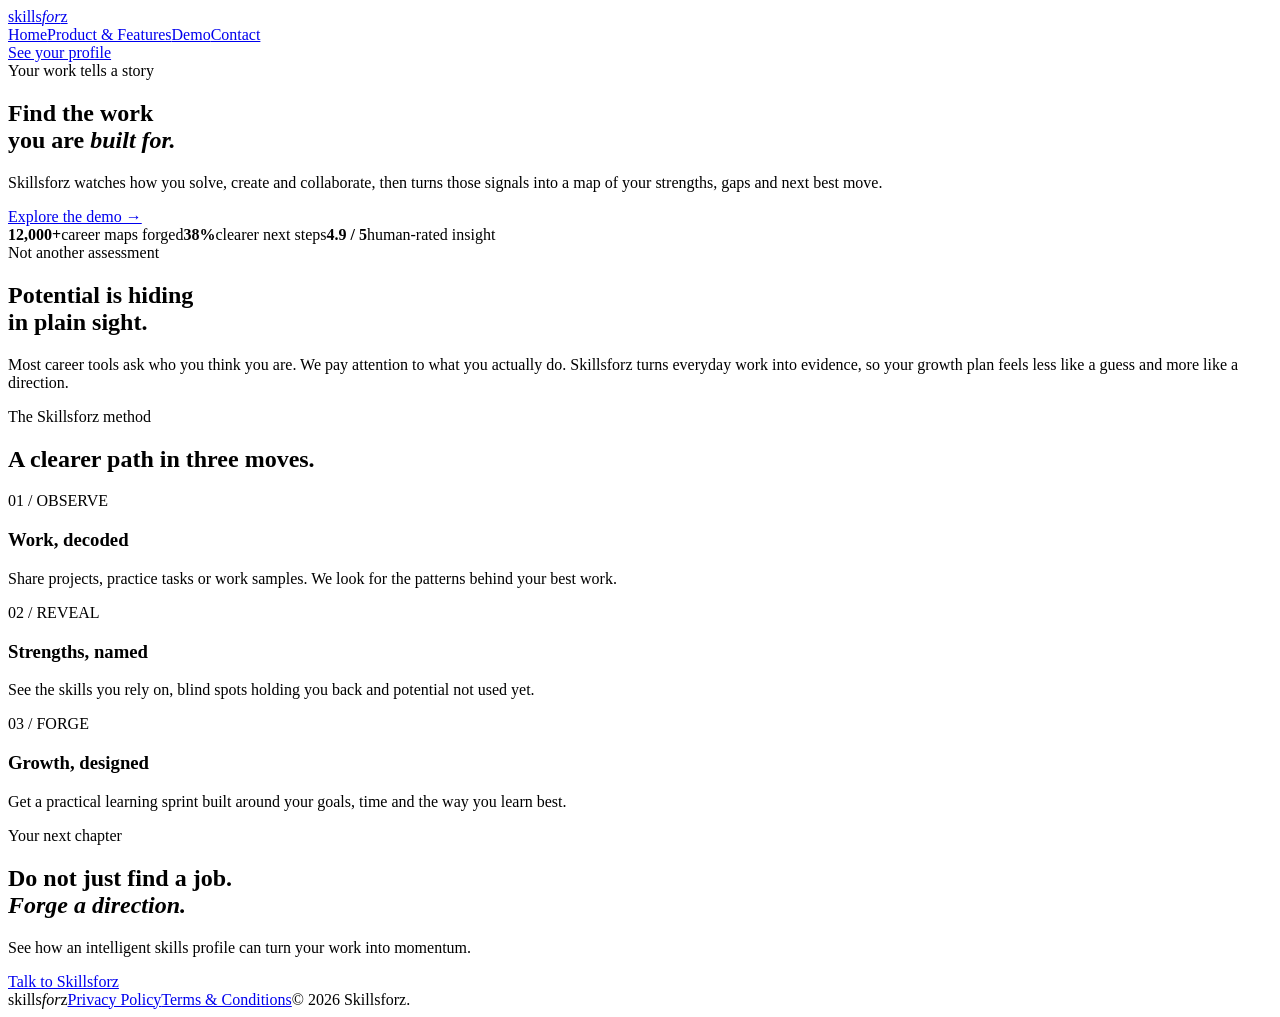
==== index.html @ a3765cb8 "Rename Skillsforgez to Skillsforz" ====
<!doctype html><html lang="en"><head><meta charset="UTF-8"><meta name="viewport" content="width=device-width,initial-scale=1.0"><title>Skillsforz | Find your edge</title><link rel="stylesheet" href="styles.css"></head><body><header class="nav"><a href="index.html" class="logo">skills<i>for</i>z</a><nav class="links"><a class="active" href="index.html">Home</a><a href="product.html">Product &amp; Features</a><a href="demo.html">Demo</a><a href="contact.html">Contact</a></nav><a class="nav-cta" href="demo.html">See your profile</a></header><main><section class="hero"><div class="radar"><span class="ring r3"></span><span class="ring r2"></span><span class="ring r1"></span><i class="dot d1"></i><i class="dot d2"></i><i class="dot d3"></i></div><div class="hero-inner"><div class="eyebrow">Your work tells a story</div><h1>Find the work<br>you are <em>built for.</em></h1><p class="sub">Skillsforz watches how you solve, create and collaborate, then turns those signals into a map of your strengths, gaps and next best move.</p><a class="btn" href="demo.html">Explore the demo &rarr;</a><div class="proof"><span><b>12,000+</b>career maps forged</span><span><b>38%</b>clearer next steps</span><span><b>4.9 / 5</b>human-rated insight</span></div></div></section><section class="intro"><div><div class="kicker">Not another assessment</div><h2>Potential is hiding<br>in plain sight.</h2></div><p>Most career tools ask who you think you are. We pay attention to what you actually do. Skillsforz turns everyday work into evidence, so your growth plan feels less like a guess and more like a direction.</p></section><section class="cards"><div><div class="kicker">The Skillsforz method</div><h2>A clearer path in three moves.</h2><div class="steps"><article class="step"><span class="num">01 / OBSERVE</span><h3>Work, decoded</h3><p>Share projects, practice tasks or work samples. We look for the patterns behind your best work.</p></article><article class="step"><span class="num">02 / REVEAL</span><h3>Strengths, named</h3><p>See the skills you rely on, blind spots holding you back and potential not used yet.</p></article><article class="step"><span class="num">03 / FORGE</span><h3>Growth, designed</h3><p>Get a practical learning sprint built around your goals, time and the way you learn best.</p></article></div></div></section><section class="dark"><div class="kicker" style="color:var(--lime)">Your next chapter</div><h2>Do not just find a job.<br><em>Forge a direction.</em></h2><p>See how an intelligent skills profile can turn your work into momentum.</p><a class="btn" href="contact.html">Talk to Skillsforz</a></section></main><footer class="footer"><span class="logo">skills<i>for</i>z</span><span class="footer-links"><a href="privacy.html">Privacy Policy</a><a href="terms.html">Terms &amp; Conditions</a><span>&copy; 2026 Skillsforz.</span></span></footer></body></html>
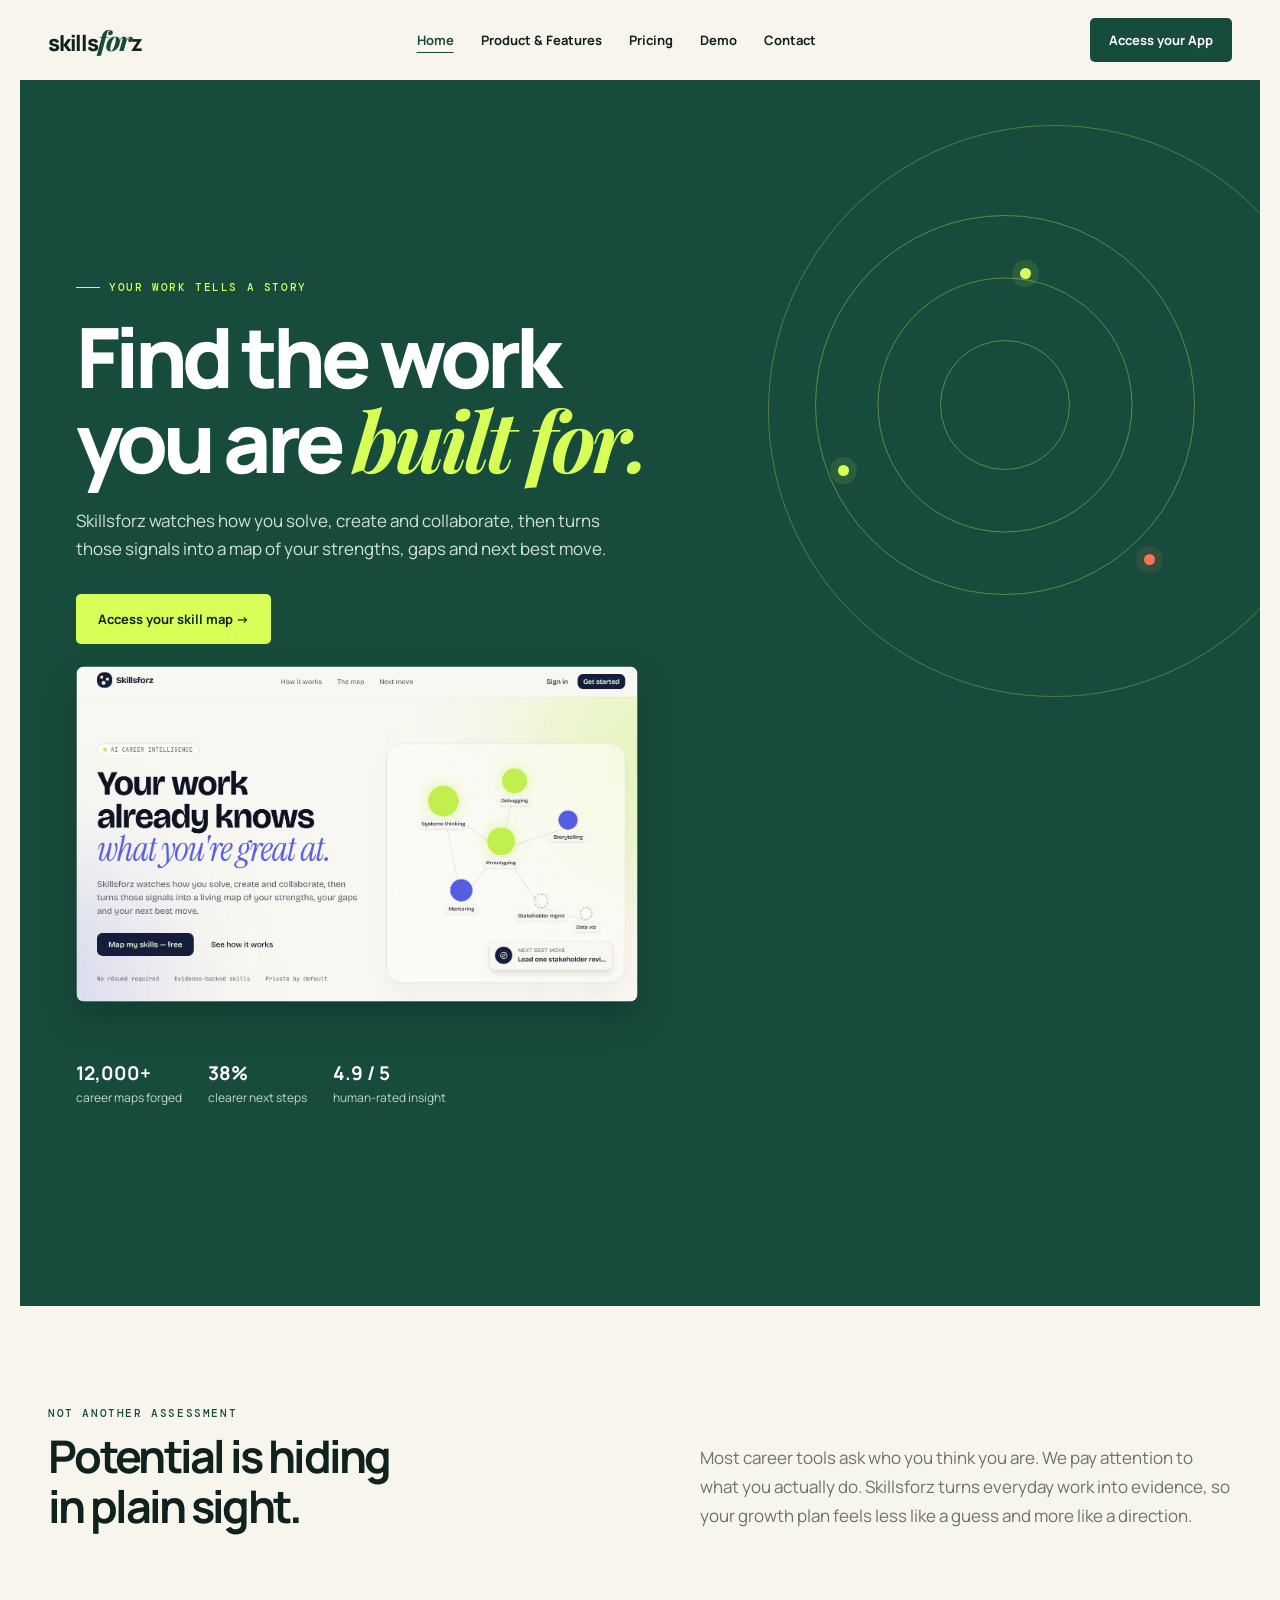
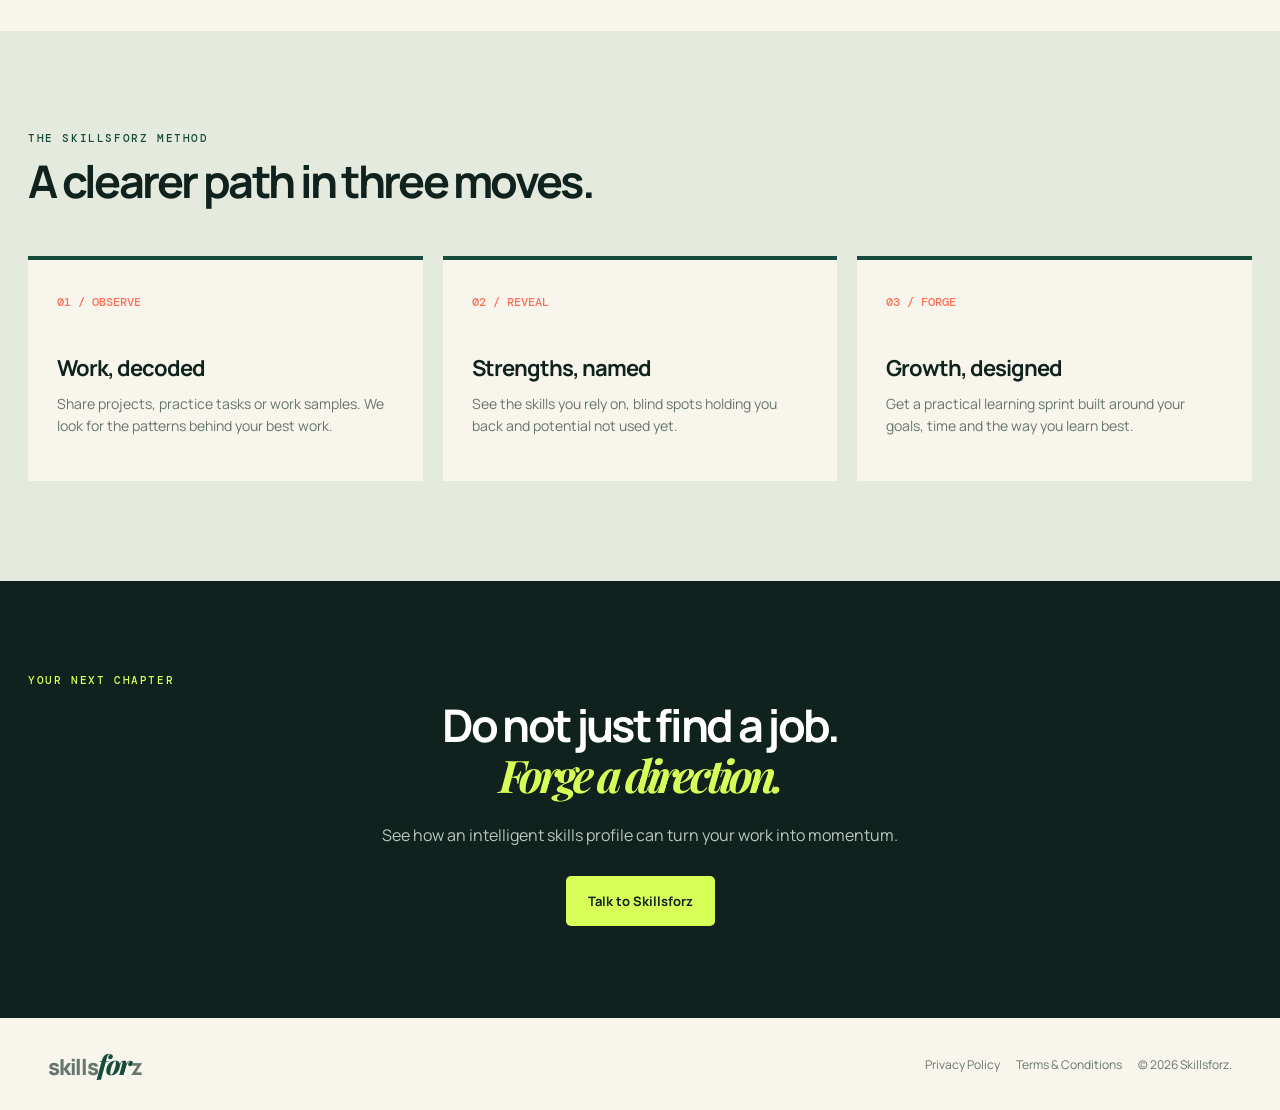
==== commit 5cfdcfb2: "Link homepage to app and pricing" ====
--- a/index.html
+++ b/index.html
@@ -1 +1 @@
-<!doctype html><html lang="en"><head><meta charset="UTF-8"><meta name="viewport" content="width=device-width,initial-scale=1.0"><title>Skillsforz | Find your edge</title><link rel="stylesheet" href="styles.css"></head><body><header class="nav"><a href="index.html" class="logo">skills<i>for</i>z</a><nav class="links"><a class="active" href="index.html">Home</a><a href="product.html">Product &amp; Features</a><a href="demo.html">Demo</a><a href="contact.html">Contact</a></nav><a class="nav-cta" href="demo.html">See your profile</a></header><main><section class="hero"><div class="radar"><span class="ring r3"></span><span class="ring r2"></span><span class="ring r1"></span><i class="dot d1"></i><i class="dot d2"></i><i class="dot d3"></i></div><div class="hero-inner"><div class="eyebrow">Your work tells a story</div><h1>Find the work<br>you are <em>built for.</em></h1><p class="sub">Skillsforz watches how you solve, create and collaborate, then turns those signals into a map of your strengths, gaps and next best move.</p><a class="btn" href="demo.html">Explore the demo &rarr;</a><div class="proof"><span><b>12,000+</b>career maps forged</span><span><b>38%</b>clearer next steps</span><span><b>4.9 / 5</b>human-rated insight</span></div></div></section><section class="intro"><div><div class="kicker">Not another assessment</div><h2>Potential is hiding<br>in plain sight.</h2></div><p>Most career tools ask who you think you are. We pay attention to what you actually do. Skillsforz turns everyday work into evidence, so your growth plan feels less like a guess and more like a direction.</p></section><section class="cards"><div><div class="kicker">The Skillsforz method</div><h2>A clearer path in three moves.</h2><div class="steps"><article class="step"><span class="num">01 / OBSERVE</span><h3>Work, decoded</h3><p>Share projects, practice tasks or work samples. We look for the patterns behind your best work.</p></article><article class="step"><span class="num">02 / REVEAL</span><h3>Strengths, named</h3><p>See the skills you rely on, blind spots holding you back and potential not used yet.</p></article><article class="step"><span class="num">03 / FORGE</span><h3>Growth, designed</h3><p>Get a practical learning sprint built around your goals, time and the way you learn best.</p></article></div></div></section><section class="dark"><div class="kicker" style="color:var(--lime)">Your next chapter</div><h2>Do not just find a job.<br><em>Forge a direction.</em></h2><p>See how an intelligent skills profile can turn your work into momentum.</p><a class="btn" href="contact.html">Talk to Skillsforz</a></section></main><footer class="footer"><span class="logo">skills<i>for</i>z</span><span class="footer-links"><a href="privacy.html">Privacy Policy</a><a href="terms.html">Terms &amp; Conditions</a><span>&copy; 2026 Skillsforz.</span></span></footer></body></html>
+<!doctype html><html lang="en"><head><meta charset="UTF-8"><meta name="viewport" content="width=device-width,initial-scale=1.0"><title>Skillsforz | Find your edge</title><link rel="stylesheet" href="styles.css"></head><body><header class="nav"><a href="index.html" class="logo">skills<i>for</i>z</a><nav class="links"><a class="active" href="index.html">Home</a><a href="product.html">Product &amp; Features</a><a href="pricing.html">Pricing</a><a href="demo.html">Demo</a><a href="contact.html">Contact</a></nav><a class="nav-cta" href="app.html">Access your App</a></header><main><section class="hero"><div class="radar"><span class="ring r3"></span><span class="ring r2"></span><span class="ring r1"></span><i class="dot d1"></i><i class="dot d2"></i><i class="dot d3"></i></div><div class="hero-inner"><div class="eyebrow">Your work tells a story</div><h1>Find the work<br>you are <em>built for.</em></h1><p class="sub">Skillsforz watches how you solve, create and collaborate, then turns those signals into a map of your strengths, gaps and next best move.</p><a class="btn" href="app.html">Access your skill map &rarr;</a><div class="proof"><span><b>12,000+</b>career maps forged</span><span><b>38%</b>clearer next steps</span><span><b>4.9 / 5</b>human-rated insight</span></div></div></section><section class="intro"><div><div class="kicker">Not another assessment</div><h2>Potential is hiding<br>in plain sight.</h2></div><p>Most career tools ask who you think you are. We pay attention to what you actually do. Skillsforz turns everyday work into evidence, so your growth plan feels less like a guess and more like a direction.</p></section><section class="cards"><div><div class="kicker">The Skillsforz method</div><h2>A clearer path in three moves.</h2><div class="steps"><article class="step"><span class="num">01 / OBSERVE</span><h3>Work, decoded</h3><p>Share projects, practice tasks or work samples. We look for the patterns behind your best work.</p></article><article class="step"><span class="num">02 / REVEAL</span><h3>Strengths, named</h3><p>See the skills you rely on, blind spots holding you back and potential not used yet.</p></article><article class="step"><span class="num">03 / FORGE</span><h3>Growth, designed</h3><p>Get a practical learning sprint built around your goals, time and the way you learn best.</p></article></div></div></section><section class="dark"><div class="kicker" style="color:var(--lime)">Your next chapter</div><h2>Do not just find a job.<br><em>Forge a direction.</em></h2><p>See how an intelligent skills profile can turn your work into momentum.</p><a class="btn" href="contact.html">Talk to Skillsforz</a></section></main><footer class="footer"><span class="logo">skills<i>for</i>z</span><span class="footer-links"><a href="privacy.html">Privacy Policy</a><a href="terms.html">Terms &amp; Conditions</a><span>&copy; 2026 Skillsforz.</span></span></footer></body></html>
--- a/styles.css
+++ b/styles.css
@@ -0,0 +1,9 @@
+@import url('https://fonts.googleapis.com/css2?family=DM+Mono:wght@400;500&family=Manrope:wght@400;500;600;700;800&family=Playfair+Display:ital,wght@0,700;0,800;1,700&display=swap');
+.hero .btn[href="app.html"]{position:relative;margin-bottom:356px}.hero .btn[href="app.html"]:after{content:'';position:absolute;z-index:2;left:0;top:calc(100% + 22px);width:min(560px,70vw);aspect-ratio:1463/873;background:url('app-homepage.jpg') center/cover no-repeat;border:1px solid rgba(255,255,255,.24);border-radius:9px;box-shadow:0 16px 32px rgba(5,25,18,.25)}@media(max-width:800px){.hero .btn[href="app.html"]{margin-bottom:calc(48vw + 42px)}.hero .btn[href="app.html"]:after{width:min(560px,84vw)}}
+.app-copy .access-note:after{content:'';display:block;width:min(100%,560px);aspect-ratio:1463/873;margin-top:22px;background:url('app-homepage.jpg') center/cover no-repeat;border:1px solid rgba(255,255,255,.22);border-radius:9px;box-shadow:0 16px 32px rgba(5,25,18,.22)}
+.nav-cta[href="app.html"]{font-size:0}.nav-cta[href="app.html"]:after{content:'Access your App';font:700 13px Manrope}
+.app-access{max-width:none;background:var(--pine);color:#fff;min-height:600px;display:grid;grid-template-columns:1.05fr .95fr;gap:80px;align-items:center;overflow:hidden}.app-copy{max-width:610px;justify-self:end}.app-copy h1{margin-top:22px}.app-copy .btn{background:var(--lime);color:var(--ink);padding:16px 22px}.access-note{font:500 11px 'DM Mono';color:#b8c8be;margin:16px 0 0}.app-preview{max-width:400px;width:100%;background:#fff;color:var(--ink);padding:24px;border-radius:12px;box-shadow:22px 23px 0 rgba(216,255,88,.18);transform:rotate(3deg)}.preview-top{display:flex;justify-content:space-between;align-items:center;padding-bottom:17px;border-bottom:1px solid var(--line);font:500 10px 'DM Mono';letter-spacing:1px}.preview-top i{font-style:normal;background:var(--lime);padding:5px 7px;border-radius:3px;color:var(--pine)}.map-score{margin:24px 0 9px}.map-score b{font-size:56px;letter-spacing:-4px}.map-score span{margin-left:10px;color:var(--muted);font-size:12px}.map-bar{height:9px;background:#e5eadf;border-radius:20px;overflow:hidden;margin-bottom:22px}.map-bar i{display:block;width:82%;height:100%;background:var(--pine);border-radius:20px}.map-list{border-top:1px solid var(--line)}.map-list div{display:flex;justify-content:space-between;padding:10px 0;border-bottom:1px solid var(--line);font-size:12px}.map-list b{color:var(--pine)}.next-move{margin-top:20px;padding:14px;background:#e5eadf;border-left:3px solid var(--coral);display:flex;flex-direction:column;gap:5px}.next-move small{font:500 10px 'DM Mono';color:var(--coral);letter-spacing:1px}.next-move strong{font-size:13px}.app-steps{display:grid;grid-template-columns:.8fr 1.5fr;gap:60px;align-items:start}.access-steps{display:grid;grid-template-columns:repeat(3,1fr);gap:18px}.access-steps article{border-top:3px solid var(--pine);padding-top:17px}.access-steps span{font:500 12px 'DM Mono';color:var(--coral)}.access-steps h3{font-size:18px;letter-spacing:-1px;margin:25px 0 8px}.access-steps p{margin:0;color:var(--muted);font-size:13px;line-height:1.65}@media(max-width:800px){.app-access,.app-steps{grid-template-columns:1fr;gap:45px}.app-copy{justify-self:start}.app-preview{margin:auto;transform:none}.access-steps{grid-template-columns:1fr}}
+.pricing{display:grid;grid-template-columns:.7fr 1.55fr;gap:68px;align-items:start}.pricing-intro .copy{margin-top:22px}.price-grid{display:grid;grid-template-columns:repeat(3,1fr);gap:14px}.price-card{position:relative;min-height:455px;padding:28px 23px 22px;border:1px solid var(--line);border-radius:9px;background:#fff;display:flex;flex-direction:column}.price-card h3{font-size:21px;letter-spacing:-1px;margin:18px 0 9px}.price-card p{font-size:13px;line-height:1.6;color:var(--muted);margin:0}.plan-label{font:500 11px 'DM Mono';letter-spacing:1px;text-transform:uppercase;color:var(--coral)}.price{margin:29px 0 18px;display:flex;flex-direction:column}.price b{font-size:27px;letter-spacing:-1.5px}.price span{font:500 11px 'DM Mono';color:var(--muted);margin-top:2px}.price-card ul{margin:0 0 27px;padding:0;list-style:none;font-size:12px;line-height:1.6}.price-card li{padding:8px 0;border-top:1px solid var(--line)}.price-card li:before{content:'+';color:var(--pine);font-weight:800;margin-right:8px}.price-btn{margin-top:auto;text-align:center;border:1px solid var(--pine);background:var(--pine);color:#fff;padding:12px 8px;border-radius:4px;font-size:12px;font-weight:800}.price-btn:hover{background:#0d3227}.price-btn.outline{background:transparent;color:var(--pine)}.price-btn.outline:hover{background:var(--pine);color:white}.price-card.featured{border:2px solid var(--pine);box-shadow:0 15px 30px rgba(15,45,35,.1)}.popular{position:absolute;top:-12px;right:18px;background:var(--lime);padding:5px 8px;border-radius:3px;font:500 10px 'DM Mono';text-transform:uppercase}.pricing-faq{max-width:none;background:#e5eadf;display:grid;grid-template-columns:.8fr 1.2fr;gap:90px}.pricing-faq>div{max-width:520px}.faq-list{max-width:700px}.faq-list details{border-top:1px solid #c8d3c9;padding:19px 0}.faq-list details:last-child{border-bottom:1px solid #c8d3c9}.faq-list summary{cursor:pointer;font-size:15px;font-weight:800;list-style:none}.faq-list summary:after{content:'+';float:right;color:var(--coral);font-size:20px}.faq-list details[open] summary:after{content:'–'}.faq-list p{font-size:13px;line-height:1.65;color:var(--muted);max-width:570px;margin:13px 25px 0 0}@media(max-width:1000px){.pricing{grid-template-columns:1fr}.price-grid{max-width:820px}.pricing-faq{grid-template-columns:1fr;gap:35px}}@media(max-width:800px){.price-grid{grid-template-columns:1fr}.price-card{min-height:0}.pricing-faq{padding:70px 28px}}
+.footer-links{display:flex;gap:16px;align-items:center}.footer-links a:hover{color:var(--pine);text-decoration:underline}.legal{max-width:880px;margin:auto;padding:88px 28px 105px}.legal h1{font-size:58px;color:var(--pine);margin-bottom:16px}.legal .updated{font:500 11px 'DM Mono';letter-spacing:1px;color:var(--muted);text-transform:uppercase;margin-bottom:45px}.legal h2{font-size:26px;letter-spacing:-1.4px;margin:38px 0 12px}.legal p,.legal li{color:var(--muted);font-size:15px;line-height:1.75}.legal ul{padding-left:21px}@media(max-width:800px){.footer-links{flex-wrap:wrap}.legal h1{font-size:44px}}
+.feature-grid{display:grid;grid-template-columns:repeat(2,1fr);gap:18px;margin-top:42px}.feature{border:1px solid var(--line);border-radius:8px;padding:28px;background:#fff}.feature-mark{width:35px;height:35px;border-radius:5px;background:var(--lime);display:grid;place-items:center;font:500 13px 'DM Mono';color:var(--pine)}.feature h3{font-size:21px;letter-spacing:-1px;margin:22px 0 9px}.feature p{font-size:14px;color:var(--muted);line-height:1.65;margin:0}.feature-wide{grid-column:span 2;background:var(--pine);color:white;display:flex;gap:35px;align-items:center}.feature-wide p{color:#c8d7ce;max-width:560px}.journey{background:#e5eadf;max-width:none}.journey>div{max-width:1240px;margin:auto}.journey-row{display:grid;grid-template-columns:120px 1fr 1.4fr;gap:30px;padding:28px 0;border-bottom:1px solid #cdd6cc;align-items:start}.journey-row:last-child{border:0}.journey-row span{font:500 11px 'DM Mono';color:var(--coral)}.journey-row h3{margin:0;font-size:20px;letter-spacing:-1px}.journey-row p{margin:0;color:var(--muted);font-size:14px;line-height:1.65}.audience{display:grid;grid-template-columns:repeat(3,1fr);gap:18px;margin-top:40px}.audience article{padding:25px;background:#fff;border:1px solid var(--line);border-radius:8px}.audience h3{font-size:18px;margin:0 0 12px}.audience p{font-size:14px;line-height:1.6;color:var(--muted);margin:0}@media(max-width:800px){.feature-grid,.audience{grid-template-columns:1fr}.feature-wide{grid-column:span 1;display:block}.journey-row{grid-template-columns:1fr;gap:10px}}
+:root{--ink:#10221e;--pine:#174c3c;--lime:#d8ff58;--cream:#f8f5ec;--line:#d7ddd5;--muted:#66756e;--coral:#ff715a}*{box-sizing:border-box}html{scroll-behavior:smooth}body{margin:0;background:var(--cream);color:var(--ink);font-family:Manrope,Arial,sans-serif}a{text-decoration:none;color:inherit}.nav{height:80px;display:flex;align-items:center;justify-content:space-between;max-width:1240px;margin:auto;padding:0 28px}.logo{font-size:22px;font-weight:800;letter-spacing:-1.2px}.logo i{color:var(--pine);font-family:'Playfair Display';font-size:27px}.links{display:flex;gap:27px;font-size:13px;font-weight:700}.links a:hover,.links .active{color:var(--pine);text-decoration:underline;text-underline-offset:7px}.nav-cta,.btn{border:0;background:var(--pine);color:white;padding:13px 19px;border-radius:5px;font:700 13px Manrope;cursor:pointer;display:inline-block}.nav-cta:hover,.btn:hover{background:#0d3227}.hero{min-height:650px;background:var(--pine);overflow:hidden;position:relative;color:white}.hero:before{content:'';position:absolute;width:570px;height:570px;border:1px solid rgba(216,255,88,.28);border-radius:50%;right:-80px;top:45px}.hero-inner{max-width:1240px;margin:auto;padding:100px 28px;position:relative;z-index:1}.eyebrow,.kicker{font:500 11px 'DM Mono';letter-spacing:1.6px;text-transform:uppercase;color:var(--lime);display:flex;gap:9px;align-items:center}.eyebrow:before{content:'';width:24px;height:1px;background:var(--lime)}h1{font-size:clamp(50px,6.5vw,88px);letter-spacing:-5px;line-height:.98;max-width:760px;margin:22px 0 25px;font-weight:800}h1 em,h2 em{font-family:'Playfair Display';font-weight:700;color:var(--lime);letter-spacing:-4px}.sub{max-width:530px;font-size:17px;line-height:1.65;color:#d4e1d9;margin-bottom:31px}.hero .btn,.dark .btn{background:var(--lime);color:var(--ink);padding:16px 22px}.proof{display:flex;gap:26px;margin-top:60px;font-size:12px;color:#c5d4cb}.proof b{font-size:19px;color:white;display:block;margin-bottom:3px}.radar{position:absolute;right:60px;top:130px;width:390px;height:390px}.ring{position:absolute;border:1px solid rgba(216,255,88,.35);border-radius:50%;left:50%;top:50%;transform:translate(-50%,-50%)}.r1{width:130px;height:130px}.r2{width:255px;height:255px}.r3{width:380px;height:380px}.dot{position:absolute;background:var(--lime);width:11px;height:11px;border-radius:50%;box-shadow:0 0 0 8px rgba(216,255,88,.1)}.d1{top:58px;left:210px}.d2{top:255px;left:28px}.d3{bottom:35px;right:45px;background:var(--coral);box-shadow:0 0 0 8px rgba(255,113,90,.1)}section{max-width:1240px;margin:auto;padding:100px 28px}.intro{display:grid;grid-template-columns:1fr 1fr;gap:120px;align-items:end}.kicker{color:var(--pine)}h2{font-size:45px;letter-spacing:-2.7px;line-height:1.1;margin:12px 0 0}.intro p,.copy{font-size:17px;line-height:1.7;color:var(--muted);margin:0}.cards{background:#e5eadf;max-width:none}.cards>div{max-width:1240px;margin:auto}.steps{display:grid;grid-template-columns:repeat(3,1fr);gap:20px;margin-top:49px}.step{background:var(--cream);padding:29px;min-height:225px;border-top:4px solid var(--pine)}.num{font:500 12px 'DM Mono';color:var(--coral)}.step h3{font-size:22px;letter-spacing:-1px;margin:42px 0 10px}.step p{font-size:14px;line-height:1.6;color:var(--muted);margin:0}.footer{max-width:1240px;margin:auto;padding:28px;display:flex;justify-content:space-between;font-size:12px;color:var(--muted)}.page-head{background:var(--pine);color:white;padding:86px 28px}.page-head>div{max-width:1184px;margin:auto}.page-head h1{margin-bottom:0}.page-head .sub{margin:23px 0 0}.form-wrap{display:grid;grid-template-columns:.9fr 1.1fr;gap:90px;align-items:start}.form-wrap h2{margin-bottom:20px}.contact-list{list-style:none;padding:0;margin:28px 0}.contact-list li{margin:18px 0;color:var(--muted);font-size:14px}.contact-list b{color:var(--ink);display:block;margin-bottom:3px}.form-card{background:#fff;border:1px solid var(--line);border-radius:10px;padding:34px;box-shadow:0 15px 30px rgba(15,45,35,.06)}label{font-size:12px;font-weight:800;display:block;margin-bottom:7px}input,select,textarea{width:100%;border:1px solid #cfd8ce;border-radius:5px;background:#fbfcf9;padding:13px;font:14px Manrope;margin-bottom:18px;color:var(--ink)}textarea{resize:vertical;min-height:110px}.form-card .btn{width:100%;padding:15px}.demo-grid{display:grid;grid-template-columns:1.1fr .9fr;gap:58px;align-items:center}.dashboard{background:white;border:1px solid var(--line);border-radius:10px;padding:28px;box-shadow:0 20px 40px rgba(15,45,35,.08)}.dash-top{display:flex;justify-content:space-between;border-bottom:1px solid var(--line);padding-bottom:18px;font-weight:800;font-size:13px}.tag{font:500 10px 'DM Mono';color:var(--pine);background:var(--lime);padding:5px 7px;border-radius:3px}.score{font-size:52px;font-weight:800;letter-spacing:-4px;margin:28px 0 0}.score span{font-size:13px;letter-spacing:0;color:var(--muted);margin-left:8px}.signal{height:10px;background:#e5eadf;border-radius:20px;margin:12px 0 28px;overflow:hidden}.signal i{display:block;height:100%;width:82%;background:var(--pine);border-radius:20px}.list{border-top:1px solid var(--line);padding-top:10px}.list div{display:flex;justify-content:space-between;padding:10px 0;font-size:13px}.list b{color:var(--pine)}.dark{max-width:none;background:var(--ink);color:white;text-align:center;padding:92px 28px}.dark h2{max-width:700px;margin:14px auto 20px}.dark p{max-width:540px;margin:0 auto 28px;color:#b8c8be;line-height:1.65}@media(max-width:800px){.links{display:none}.radar{opacity:.35;right:-85px}.hero-inner{padding-top:75px}.intro,.form-wrap,.demo-grid{grid-template-columns:1fr;gap:30px}.steps{grid-template-columns:1fr}.page-head{padding:65px 28px}h1{letter-spacing:-3px}.footer{flex-direction:column;gap:10px}.proof{gap:15px}}
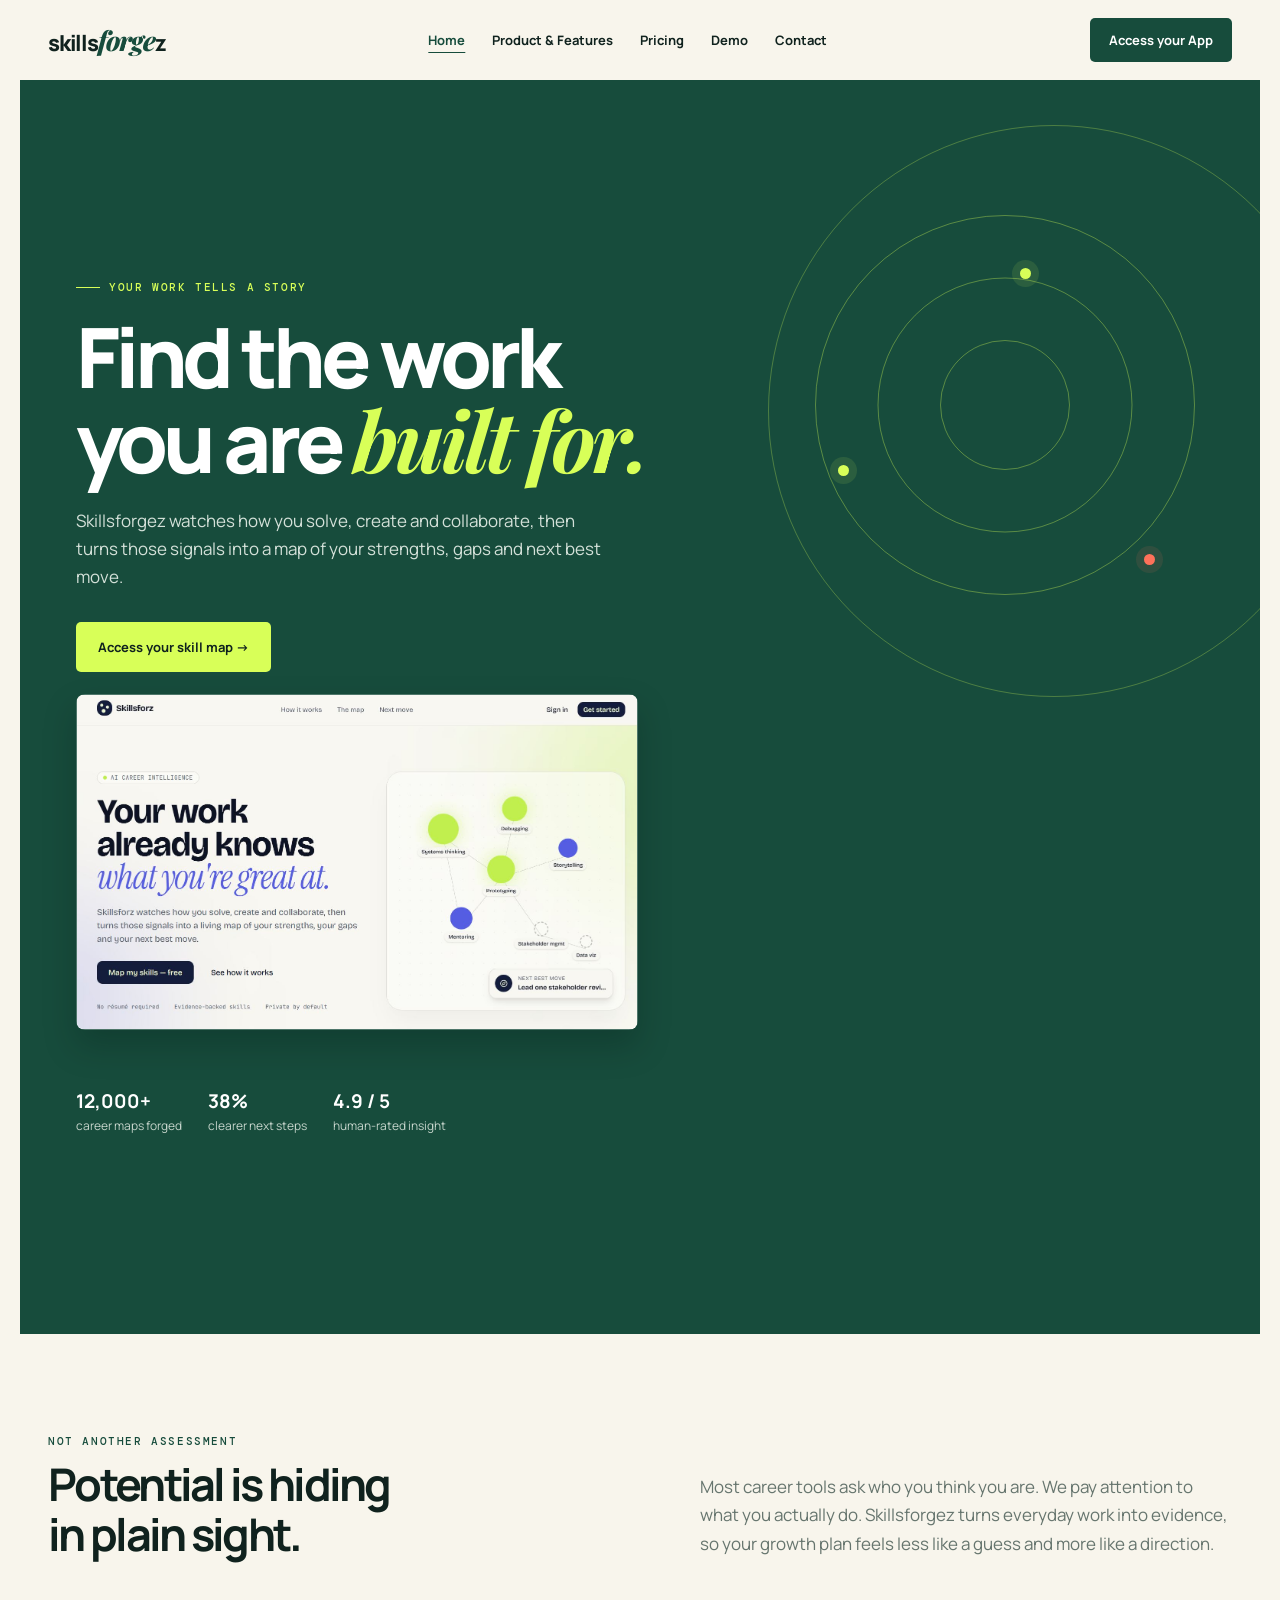
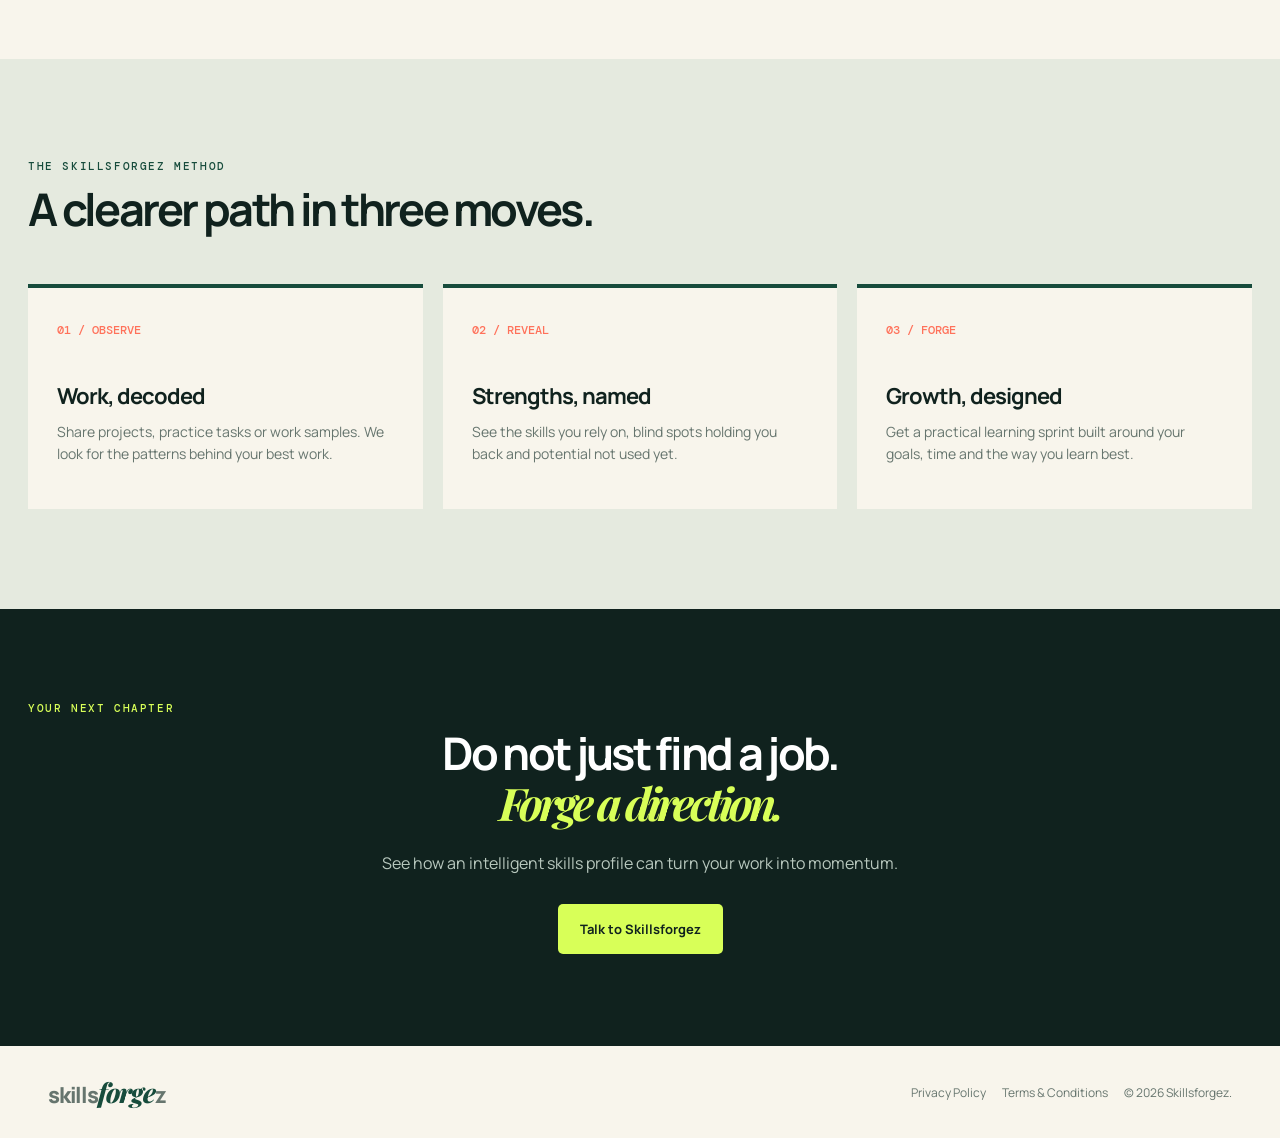
==== commit 42d4d04f: "Standardize Skillsforgez branding and add business plan" ====
--- a/index.html
+++ b/index.html
@@ -1 +1 @@
-<!doctype html><html lang="en"><head><meta charset="UTF-8"><meta name="viewport" content="width=device-width,initial-scale=1.0"><title>Skillsforz | Find your edge</title><link rel="stylesheet" href="styles.css"></head><body><header class="nav"><a href="index.html" class="logo">skills<i>for</i>z</a><nav class="links"><a class="active" href="index.html">Home</a><a href="product.html">Product &amp; Features</a><a href="pricing.html">Pricing</a><a href="demo.html">Demo</a><a href="contact.html">Contact</a></nav><a class="nav-cta" href="app.html">Access your App</a></header><main><section class="hero"><div class="radar"><span class="ring r3"></span><span class="ring r2"></span><span class="ring r1"></span><i class="dot d1"></i><i class="dot d2"></i><i class="dot d3"></i></div><div class="hero-inner"><div class="eyebrow">Your work tells a story</div><h1>Find the work<br>you are <em>built for.</em></h1><p class="sub">Skillsforz watches how you solve, create and collaborate, then turns those signals into a map of your strengths, gaps and next best move.</p><a class="btn" href="app.html">Access your skill map &rarr;</a><div class="proof"><span><b>12,000+</b>career maps forged</span><span><b>38%</b>clearer next steps</span><span><b>4.9 / 5</b>human-rated insight</span></div></div></section><section class="intro"><div><div class="kicker">Not another assessment</div><h2>Potential is hiding<br>in plain sight.</h2></div><p>Most career tools ask who you think you are. We pay attention to what you actually do. Skillsforz turns everyday work into evidence, so your growth plan feels less like a guess and more like a direction.</p></section><section class="cards"><div><div class="kicker">The Skillsforz method</div><h2>A clearer path in three moves.</h2><div class="steps"><article class="step"><span class="num">01 / OBSERVE</span><h3>Work, decoded</h3><p>Share projects, practice tasks or work samples. We look for the patterns behind your best work.</p></article><article class="step"><span class="num">02 / REVEAL</span><h3>Strengths, named</h3><p>See the skills you rely on, blind spots holding you back and potential not used yet.</p></article><article class="step"><span class="num">03 / FORGE</span><h3>Growth, designed</h3><p>Get a practical learning sprint built around your goals, time and the way you learn best.</p></article></div></div></section><section class="dark"><div class="kicker" style="color:var(--lime)">Your next chapter</div><h2>Do not just find a job.<br><em>Forge a direction.</em></h2><p>See how an intelligent skills profile can turn your work into momentum.</p><a class="btn" href="contact.html">Talk to Skillsforz</a></section></main><footer class="footer"><span class="logo">skills<i>for</i>z</span><span class="footer-links"><a href="privacy.html">Privacy Policy</a><a href="terms.html">Terms &amp; Conditions</a><span>&copy; 2026 Skillsforz.</span></span></footer></body></html>
+<!doctype html><html lang="en"><head><meta charset="UTF-8"><meta name="viewport" content="width=device-width,initial-scale=1.0"><title>Skillsforgez | Find your edge</title><link rel="stylesheet" href="styles.css"></head><body><header class="nav"><a href="index.html" class="logo">skills<i>forge</i>z</a><nav class="links"><a class="active" href="index.html">Home</a><a href="product.html">Product &amp; Features</a><a href="pricing.html">Pricing</a><a href="demo.html">Demo</a><a href="contact.html">Contact</a></nav><a class="nav-cta" href="app.html">Access your App</a></header><main><section class="hero"><div class="radar"><span class="ring r3"></span><span class="ring r2"></span><span class="ring r1"></span><i class="dot d1"></i><i class="dot d2"></i><i class="dot d3"></i></div><div class="hero-inner"><div class="eyebrow">Your work tells a story</div><h1>Find the work<br>you are <em>built for.</em></h1><p class="sub">Skillsforgez watches how you solve, create and collaborate, then turns those signals into a map of your strengths, gaps and next best move.</p><a class="btn" href="app.html">Access your skill map &rarr;</a><div class="proof"><span><b>12,000+</b>career maps forged</span><span><b>38%</b>clearer next steps</span><span><b>4.9 / 5</b>human-rated insight</span></div></div></section><section class="intro"><div><div class="kicker">Not another assessment</div><h2>Potential is hiding<br>in plain sight.</h2></div><p>Most career tools ask who you think you are. We pay attention to what you actually do. Skillsforgez turns everyday work into evidence, so your growth plan feels less like a guess and more like a direction.</p></section><section class="cards"><div><div class="kicker">The Skillsforgez method</div><h2>A clearer path in three moves.</h2><div class="steps"><article class="step"><span class="num">01 / OBSERVE</span><h3>Work, decoded</h3><p>Share projects, practice tasks or work samples. We look for the patterns behind your best work.</p></article><article class="step"><span class="num">02 / REVEAL</span><h3>Strengths, named</h3><p>See the skills you rely on, blind spots holding you back and potential not used yet.</p></article><article class="step"><span class="num">03 / FORGE</span><h3>Growth, designed</h3><p>Get a practical learning sprint built around your goals, time and the way you learn best.</p></article></div></div></section><section class="dark"><div class="kicker" style="color:var(--lime)">Your next chapter</div><h2>Do not just find a job.<br><em>Forge a direction.</em></h2><p>See how an intelligent skills profile can turn your work into momentum.</p><a class="btn" href="contact.html">Talk to Skillsforgez</a></section></main><footer class="footer"><span class="logo">skills<i>forge</i>z</span><span class="footer-links"><a href="privacy.html">Privacy Policy</a><a href="terms.html">Terms &amp; Conditions</a><span>&copy; 2026 Skillsforgez.</span></span></footer></body></html>
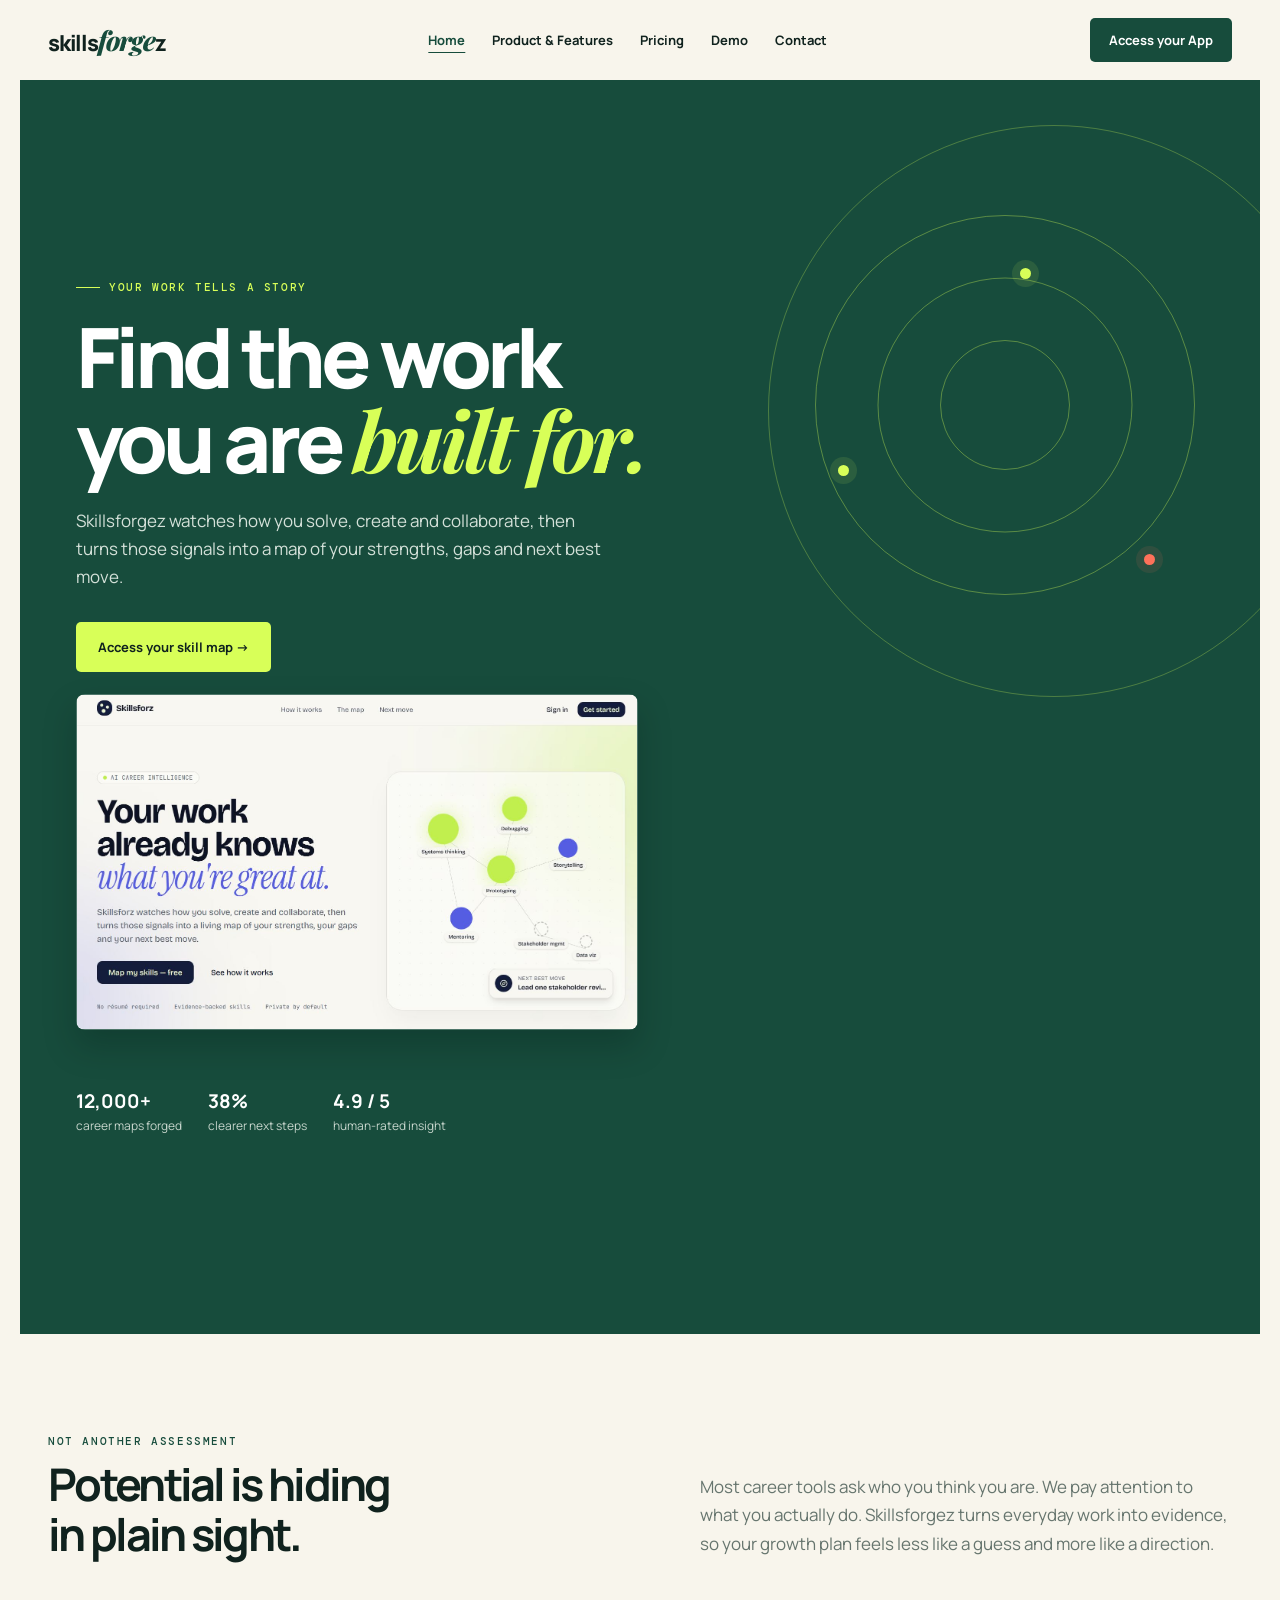
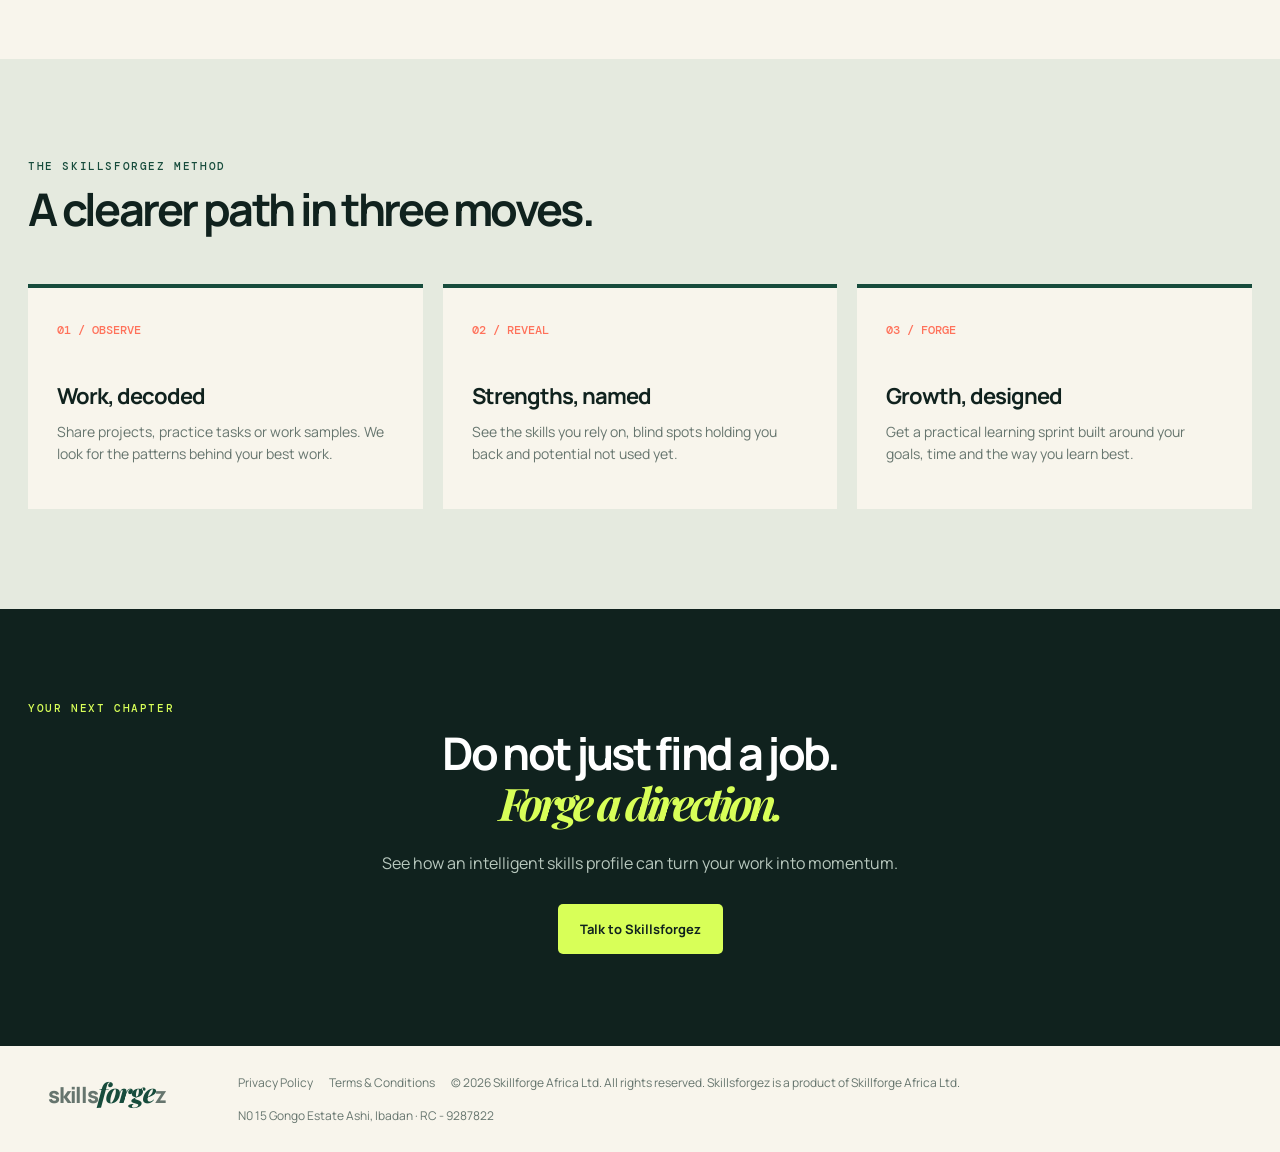
==== commit 894d26d4: "Update Skillsforgez website" ====
--- a/index.html
+++ b/index.html
@@ -1 +1 @@
-<!doctype html><html lang="en"><head><meta charset="UTF-8"><meta name="viewport" content="width=device-width,initial-scale=1.0"><title>Skillsforgez | Find your edge</title><link rel="stylesheet" href="styles.css"></head><body><header class="nav"><a href="index.html" class="logo">skills<i>forge</i>z</a><nav class="links"><a class="active" href="index.html">Home</a><a href="product.html">Product &amp; Features</a><a href="pricing.html">Pricing</a><a href="demo.html">Demo</a><a href="contact.html">Contact</a></nav><a class="nav-cta" href="app.html">Access your App</a></header><main><section class="hero"><div class="radar"><span class="ring r3"></span><span class="ring r2"></span><span class="ring r1"></span><i class="dot d1"></i><i class="dot d2"></i><i class="dot d3"></i></div><div class="hero-inner"><div class="eyebrow">Your work tells a story</div><h1>Find the work<br>you are <em>built for.</em></h1><p class="sub">Skillsforgez watches how you solve, create and collaborate, then turns those signals into a map of your strengths, gaps and next best move.</p><a class="btn" href="app.html">Access your skill map &rarr;</a><div class="proof"><span><b>12,000+</b>career maps forged</span><span><b>38%</b>clearer next steps</span><span><b>4.9 / 5</b>human-rated insight</span></div></div></section><section class="intro"><div><div class="kicker">Not another assessment</div><h2>Potential is hiding<br>in plain sight.</h2></div><p>Most career tools ask who you think you are. We pay attention to what you actually do. Skillsforgez turns everyday work into evidence, so your growth plan feels less like a guess and more like a direction.</p></section><section class="cards"><div><div class="kicker">The Skillsforgez method</div><h2>A clearer path in three moves.</h2><div class="steps"><article class="step"><span class="num">01 / OBSERVE</span><h3>Work, decoded</h3><p>Share projects, practice tasks or work samples. We look for the patterns behind your best work.</p></article><article class="step"><span class="num">02 / REVEAL</span><h3>Strengths, named</h3><p>See the skills you rely on, blind spots holding you back and potential not used yet.</p></article><article class="step"><span class="num">03 / FORGE</span><h3>Growth, designed</h3><p>Get a practical learning sprint built around your goals, time and the way you learn best.</p></article></div></div></section><section class="dark"><div class="kicker" style="color:var(--lime)">Your next chapter</div><h2>Do not just find a job.<br><em>Forge a direction.</em></h2><p>See how an intelligent skills profile can turn your work into momentum.</p><a class="btn" href="contact.html">Talk to Skillsforgez</a></section></main><footer class="footer"><span class="logo">skills<i>forge</i>z</span><span class="footer-links"><a href="privacy.html">Privacy Policy</a><a href="terms.html">Terms &amp; Conditions</a><span>&copy; 2026 Skillsforgez.</span></span></footer></body></html>
+<!doctype html><html lang="en"><head><meta charset="UTF-8"><meta name="viewport" content="width=device-width,initial-scale=1.0"><title>Skillsforgez | Find your edge</title><link rel="stylesheet" href="styles.css"></head><body><header class="nav"><a href="index.html" class="logo">skills<i>forge</i>z</a><nav class="links"><a class="active" href="index.html">Home</a><a href="product.html">Product &amp; Features</a><a href="pricing.html">Pricing</a><a href="demo.html">Demo</a><a href="contact.html">Contact</a></nav><a class="nav-cta" href="app.html">Access your App</a></header><main><section class="hero"><div class="radar"><span class="ring r3"></span><span class="ring r2"></span><span class="ring r1"></span><i class="dot d1"></i><i class="dot d2"></i><i class="dot d3"></i></div><div class="hero-inner"><div class="eyebrow">Your work tells a story</div><h1>Find the work<br>you are <em>built for.</em></h1><p class="sub">Skillsforgez watches how you solve, create and collaborate, then turns those signals into a map of your strengths, gaps and next best move.</p><a class="btn" href="app.html">Access your skill map &rarr;</a><div class="proof"><span><b>12,000+</b>career maps forged</span><span><b>38%</b>clearer next steps</span><span><b>4.9 / 5</b>human-rated insight</span></div></div></section><section class="intro"><div><div class="kicker">Not another assessment</div><h2>Potential is hiding<br>in plain sight.</h2></div><p>Most career tools ask who you think you are. We pay attention to what you actually do. Skillsforgez turns everyday work into evidence, so your growth plan feels less like a guess and more like a direction.</p></section><section class="cards"><div><div class="kicker">The Skillsforgez method</div><h2>A clearer path in three moves.</h2><div class="steps"><article class="step"><span class="num">01 / OBSERVE</span><h3>Work, decoded</h3><p>Share projects, practice tasks or work samples. We look for the patterns behind your best work.</p></article><article class="step"><span class="num">02 / REVEAL</span><h3>Strengths, named</h3><p>See the skills you rely on, blind spots holding you back and potential not used yet.</p></article><article class="step"><span class="num">03 / FORGE</span><h3>Growth, designed</h3><p>Get a practical learning sprint built around your goals, time and the way you learn best.</p></article></div></div></section><section class="dark"><div class="kicker" style="color:var(--lime)">Your next chapter</div><h2>Do not just find a job.<br><em>Forge a direction.</em></h2><p>See how an intelligent skills profile can turn your work into momentum.</p><a class="btn" href="contact.html">Talk to Skillsforgez</a></section></main><footer class="footer"><span class="logo">skills<i>forge</i>z</span><span class="footer-links"><a href="privacy.html">Privacy Policy</a><a href="terms.html">Terms &amp; Conditions</a><span>&copy; 2026 Skillforge Africa Ltd. All rights reserved. Skillsforgez is a product of Skillforge Africa Ltd.</span><p class="footer-address">N0 15 Gongo Estate Ashi, Ibadan · RC - 9287822</p></span></footer></body></html>
--- a/styles.css
+++ b/styles.css
@@ -4,6 +4,6 @@
 .nav-cta[href="app.html"]{font-size:0}.nav-cta[href="app.html"]:after{content:'Access your App';font:700 13px Manrope}
 .app-access{max-width:none;background:var(--pine);color:#fff;min-height:600px;display:grid;grid-template-columns:1.05fr .95fr;gap:80px;align-items:center;overflow:hidden}.app-copy{max-width:610px;justify-self:end}.app-copy h1{margin-top:22px}.app-copy .btn{background:var(--lime);color:var(--ink);padding:16px 22px}.access-note{font:500 11px 'DM Mono';color:#b8c8be;margin:16px 0 0}.app-preview{max-width:400px;width:100%;background:#fff;color:var(--ink);padding:24px;border-radius:12px;box-shadow:22px 23px 0 rgba(216,255,88,.18);transform:rotate(3deg)}.preview-top{display:flex;justify-content:space-between;align-items:center;padding-bottom:17px;border-bottom:1px solid var(--line);font:500 10px 'DM Mono';letter-spacing:1px}.preview-top i{font-style:normal;background:var(--lime);padding:5px 7px;border-radius:3px;color:var(--pine)}.map-score{margin:24px 0 9px}.map-score b{font-size:56px;letter-spacing:-4px}.map-score span{margin-left:10px;color:var(--muted);font-size:12px}.map-bar{height:9px;background:#e5eadf;border-radius:20px;overflow:hidden;margin-bottom:22px}.map-bar i{display:block;width:82%;height:100%;background:var(--pine);border-radius:20px}.map-list{border-top:1px solid var(--line)}.map-list div{display:flex;justify-content:space-between;padding:10px 0;border-bottom:1px solid var(--line);font-size:12px}.map-list b{color:var(--pine)}.next-move{margin-top:20px;padding:14px;background:#e5eadf;border-left:3px solid var(--coral);display:flex;flex-direction:column;gap:5px}.next-move small{font:500 10px 'DM Mono';color:var(--coral);letter-spacing:1px}.next-move strong{font-size:13px}.app-steps{display:grid;grid-template-columns:.8fr 1.5fr;gap:60px;align-items:start}.access-steps{display:grid;grid-template-columns:repeat(3,1fr);gap:18px}.access-steps article{border-top:3px solid var(--pine);padding-top:17px}.access-steps span{font:500 12px 'DM Mono';color:var(--coral)}.access-steps h3{font-size:18px;letter-spacing:-1px;margin:25px 0 8px}.access-steps p{margin:0;color:var(--muted);font-size:13px;line-height:1.65}@media(max-width:800px){.app-access,.app-steps{grid-template-columns:1fr;gap:45px}.app-copy{justify-self:start}.app-preview{margin:auto;transform:none}.access-steps{grid-template-columns:1fr}}
 .pricing{display:grid;grid-template-columns:.7fr 1.55fr;gap:68px;align-items:start}.pricing-intro .copy{margin-top:22px}.price-grid{display:grid;grid-template-columns:repeat(3,1fr);gap:14px}.price-card{position:relative;min-height:455px;padding:28px 23px 22px;border:1px solid var(--line);border-radius:9px;background:#fff;display:flex;flex-direction:column}.price-card h3{font-size:21px;letter-spacing:-1px;margin:18px 0 9px}.price-card p{font-size:13px;line-height:1.6;color:var(--muted);margin:0}.plan-label{font:500 11px 'DM Mono';letter-spacing:1px;text-transform:uppercase;color:var(--coral)}.price{margin:29px 0 18px;display:flex;flex-direction:column}.price b{font-size:27px;letter-spacing:-1.5px}.price span{font:500 11px 'DM Mono';color:var(--muted);margin-top:2px}.price-card ul{margin:0 0 27px;padding:0;list-style:none;font-size:12px;line-height:1.6}.price-card li{padding:8px 0;border-top:1px solid var(--line)}.price-card li:before{content:'+';color:var(--pine);font-weight:800;margin-right:8px}.price-btn{margin-top:auto;text-align:center;border:1px solid var(--pine);background:var(--pine);color:#fff;padding:12px 8px;border-radius:4px;font-size:12px;font-weight:800}.price-btn:hover{background:#0d3227}.price-btn.outline{background:transparent;color:var(--pine)}.price-btn.outline:hover{background:var(--pine);color:white}.price-card.featured{border:2px solid var(--pine);box-shadow:0 15px 30px rgba(15,45,35,.1)}.popular{position:absolute;top:-12px;right:18px;background:var(--lime);padding:5px 8px;border-radius:3px;font:500 10px 'DM Mono';text-transform:uppercase}.pricing-faq{max-width:none;background:#e5eadf;display:grid;grid-template-columns:.8fr 1.2fr;gap:90px}.pricing-faq>div{max-width:520px}.faq-list{max-width:700px}.faq-list details{border-top:1px solid #c8d3c9;padding:19px 0}.faq-list details:last-child{border-bottom:1px solid #c8d3c9}.faq-list summary{cursor:pointer;font-size:15px;font-weight:800;list-style:none}.faq-list summary:after{content:'+';float:right;color:var(--coral);font-size:20px}.faq-list details[open] summary:after{content:'–'}.faq-list p{font-size:13px;line-height:1.65;color:var(--muted);max-width:570px;margin:13px 25px 0 0}@media(max-width:1000px){.pricing{grid-template-columns:1fr}.price-grid{max-width:820px}.pricing-faq{grid-template-columns:1fr;gap:35px}}@media(max-width:800px){.price-grid{grid-template-columns:1fr}.price-card{min-height:0}.pricing-faq{padding:70px 28px}}
-.footer-links{display:flex;gap:16px;align-items:center}.footer-links a:hover{color:var(--pine);text-decoration:underline}.legal{max-width:880px;margin:auto;padding:88px 28px 105px}.legal h1{font-size:58px;color:var(--pine);margin-bottom:16px}.legal .updated{font:500 11px 'DM Mono';letter-spacing:1px;color:var(--muted);text-transform:uppercase;margin-bottom:45px}.legal h2{font-size:26px;letter-spacing:-1.4px;margin:38px 0 12px}.legal p,.legal li{color:var(--muted);font-size:15px;line-height:1.75}.legal ul{padding-left:21px}@media(max-width:800px){.footer-links{flex-wrap:wrap}.legal h1{font-size:44px}}
+.footer-links{display:flex;gap:16px;align-items:center;flex-wrap:wrap}.footer-address{flex-basis:100%;margin:0}.footer-links a:hover{color:var(--pine);text-decoration:underline}.legal{max-width:880px;margin:auto;padding:88px 28px 105px}.legal h1{font-size:58px;color:var(--pine);margin-bottom:16px}.legal .updated{font:500 11px 'DM Mono';letter-spacing:1px;color:var(--muted);text-transform:uppercase;margin-bottom:45px}.legal h2{font-size:26px;letter-spacing:-1.4px;margin:38px 0 12px}.legal p,.legal li{color:var(--muted);font-size:15px;line-height:1.75}.legal ul{padding-left:21px}@media(max-width:800px){.footer-links{flex-wrap:wrap}.legal h1{font-size:44px}}
 .feature-grid{display:grid;grid-template-columns:repeat(2,1fr);gap:18px;margin-top:42px}.feature{border:1px solid var(--line);border-radius:8px;padding:28px;background:#fff}.feature-mark{width:35px;height:35px;border-radius:5px;background:var(--lime);display:grid;place-items:center;font:500 13px 'DM Mono';color:var(--pine)}.feature h3{font-size:21px;letter-spacing:-1px;margin:22px 0 9px}.feature p{font-size:14px;color:var(--muted);line-height:1.65;margin:0}.feature-wide{grid-column:span 2;background:var(--pine);color:white;display:flex;gap:35px;align-items:center}.feature-wide p{color:#c8d7ce;max-width:560px}.journey{background:#e5eadf;max-width:none}.journey>div{max-width:1240px;margin:auto}.journey-row{display:grid;grid-template-columns:120px 1fr 1.4fr;gap:30px;padding:28px 0;border-bottom:1px solid #cdd6cc;align-items:start}.journey-row:last-child{border:0}.journey-row span{font:500 11px 'DM Mono';color:var(--coral)}.journey-row h3{margin:0;font-size:20px;letter-spacing:-1px}.journey-row p{margin:0;color:var(--muted);font-size:14px;line-height:1.65}.audience{display:grid;grid-template-columns:repeat(3,1fr);gap:18px;margin-top:40px}.audience article{padding:25px;background:#fff;border:1px solid var(--line);border-radius:8px}.audience h3{font-size:18px;margin:0 0 12px}.audience p{font-size:14px;line-height:1.6;color:var(--muted);margin:0}@media(max-width:800px){.feature-grid,.audience{grid-template-columns:1fr}.feature-wide{grid-column:span 1;display:block}.journey-row{grid-template-columns:1fr;gap:10px}}
 :root{--ink:#10221e;--pine:#174c3c;--lime:#d8ff58;--cream:#f8f5ec;--line:#d7ddd5;--muted:#66756e;--coral:#ff715a}*{box-sizing:border-box}html{scroll-behavior:smooth}body{margin:0;background:var(--cream);color:var(--ink);font-family:Manrope,Arial,sans-serif}a{text-decoration:none;color:inherit}.nav{height:80px;display:flex;align-items:center;justify-content:space-between;max-width:1240px;margin:auto;padding:0 28px}.logo{font-size:22px;font-weight:800;letter-spacing:-1.2px}.logo i{color:var(--pine);font-family:'Playfair Display';font-size:27px}.links{display:flex;gap:27px;font-size:13px;font-weight:700}.links a:hover,.links .active{color:var(--pine);text-decoration:underline;text-underline-offset:7px}.nav-cta,.btn{border:0;background:var(--pine);color:white;padding:13px 19px;border-radius:5px;font:700 13px Manrope;cursor:pointer;display:inline-block}.nav-cta:hover,.btn:hover{background:#0d3227}.hero{min-height:650px;background:var(--pine);overflow:hidden;position:relative;color:white}.hero:before{content:'';position:absolute;width:570px;height:570px;border:1px solid rgba(216,255,88,.28);border-radius:50%;right:-80px;top:45px}.hero-inner{max-width:1240px;margin:auto;padding:100px 28px;position:relative;z-index:1}.eyebrow,.kicker{font:500 11px 'DM Mono';letter-spacing:1.6px;text-transform:uppercase;color:var(--lime);display:flex;gap:9px;align-items:center}.eyebrow:before{content:'';width:24px;height:1px;background:var(--lime)}h1{font-size:clamp(50px,6.5vw,88px);letter-spacing:-5px;line-height:.98;max-width:760px;margin:22px 0 25px;font-weight:800}h1 em,h2 em{font-family:'Playfair Display';font-weight:700;color:var(--lime);letter-spacing:-4px}.sub{max-width:530px;font-size:17px;line-height:1.65;color:#d4e1d9;margin-bottom:31px}.hero .btn,.dark .btn{background:var(--lime);color:var(--ink);padding:16px 22px}.proof{display:flex;gap:26px;margin-top:60px;font-size:12px;color:#c5d4cb}.proof b{font-size:19px;color:white;display:block;margin-bottom:3px}.radar{position:absolute;right:60px;top:130px;width:390px;height:390px}.ring{position:absolute;border:1px solid rgba(216,255,88,.35);border-radius:50%;left:50%;top:50%;transform:translate(-50%,-50%)}.r1{width:130px;height:130px}.r2{width:255px;height:255px}.r3{width:380px;height:380px}.dot{position:absolute;background:var(--lime);width:11px;height:11px;border-radius:50%;box-shadow:0 0 0 8px rgba(216,255,88,.1)}.d1{top:58px;left:210px}.d2{top:255px;left:28px}.d3{bottom:35px;right:45px;background:var(--coral);box-shadow:0 0 0 8px rgba(255,113,90,.1)}section{max-width:1240px;margin:auto;padding:100px 28px}.intro{display:grid;grid-template-columns:1fr 1fr;gap:120px;align-items:end}.kicker{color:var(--pine)}h2{font-size:45px;letter-spacing:-2.7px;line-height:1.1;margin:12px 0 0}.intro p,.copy{font-size:17px;line-height:1.7;color:var(--muted);margin:0}.cards{background:#e5eadf;max-width:none}.cards>div{max-width:1240px;margin:auto}.steps{display:grid;grid-template-columns:repeat(3,1fr);gap:20px;margin-top:49px}.step{background:var(--cream);padding:29px;min-height:225px;border-top:4px solid var(--pine)}.num{font:500 12px 'DM Mono';color:var(--coral)}.step h3{font-size:22px;letter-spacing:-1px;margin:42px 0 10px}.step p{font-size:14px;line-height:1.6;color:var(--muted);margin:0}.footer{max-width:1240px;margin:auto;padding:28px;display:flex;justify-content:space-between;font-size:12px;color:var(--muted)}.page-head{background:var(--pine);color:white;padding:86px 28px}.page-head>div{max-width:1184px;margin:auto}.page-head h1{margin-bottom:0}.page-head .sub{margin:23px 0 0}.form-wrap{display:grid;grid-template-columns:.9fr 1.1fr;gap:90px;align-items:start}.form-wrap h2{margin-bottom:20px}.contact-list{list-style:none;padding:0;margin:28px 0}.contact-list li{margin:18px 0;color:var(--muted);font-size:14px}.contact-list b{color:var(--ink);display:block;margin-bottom:3px}.form-card{background:#fff;border:1px solid var(--line);border-radius:10px;padding:34px;box-shadow:0 15px 30px rgba(15,45,35,.06)}label{font-size:12px;font-weight:800;display:block;margin-bottom:7px}input,select,textarea{width:100%;border:1px solid #cfd8ce;border-radius:5px;background:#fbfcf9;padding:13px;font:14px Manrope;margin-bottom:18px;color:var(--ink)}textarea{resize:vertical;min-height:110px}.form-card .btn{width:100%;padding:15px}.demo-grid{display:grid;grid-template-columns:1.1fr .9fr;gap:58px;align-items:center}.dashboard{background:white;border:1px solid var(--line);border-radius:10px;padding:28px;box-shadow:0 20px 40px rgba(15,45,35,.08)}.dash-top{display:flex;justify-content:space-between;border-bottom:1px solid var(--line);padding-bottom:18px;font-weight:800;font-size:13px}.tag{font:500 10px 'DM Mono';color:var(--pine);background:var(--lime);padding:5px 7px;border-radius:3px}.score{font-size:52px;font-weight:800;letter-spacing:-4px;margin:28px 0 0}.score span{font-size:13px;letter-spacing:0;color:var(--muted);margin-left:8px}.signal{height:10px;background:#e5eadf;border-radius:20px;margin:12px 0 28px;overflow:hidden}.signal i{display:block;height:100%;width:82%;background:var(--pine);border-radius:20px}.list{border-top:1px solid var(--line);padding-top:10px}.list div{display:flex;justify-content:space-between;padding:10px 0;font-size:13px}.list b{color:var(--pine)}.dark{max-width:none;background:var(--ink);color:white;text-align:center;padding:92px 28px}.dark h2{max-width:700px;margin:14px auto 20px}.dark p{max-width:540px;margin:0 auto 28px;color:#b8c8be;line-height:1.65}@media(max-width:800px){.links{display:none}.radar{opacity:.35;right:-85px}.hero-inner{padding-top:75px}.intro,.form-wrap,.demo-grid{grid-template-columns:1fr;gap:30px}.steps{grid-template-columns:1fr}.page-head{padding:65px 28px}h1{letter-spacing:-3px}.footer{flex-direction:column;gap:10px}.proof{gap:15px}}
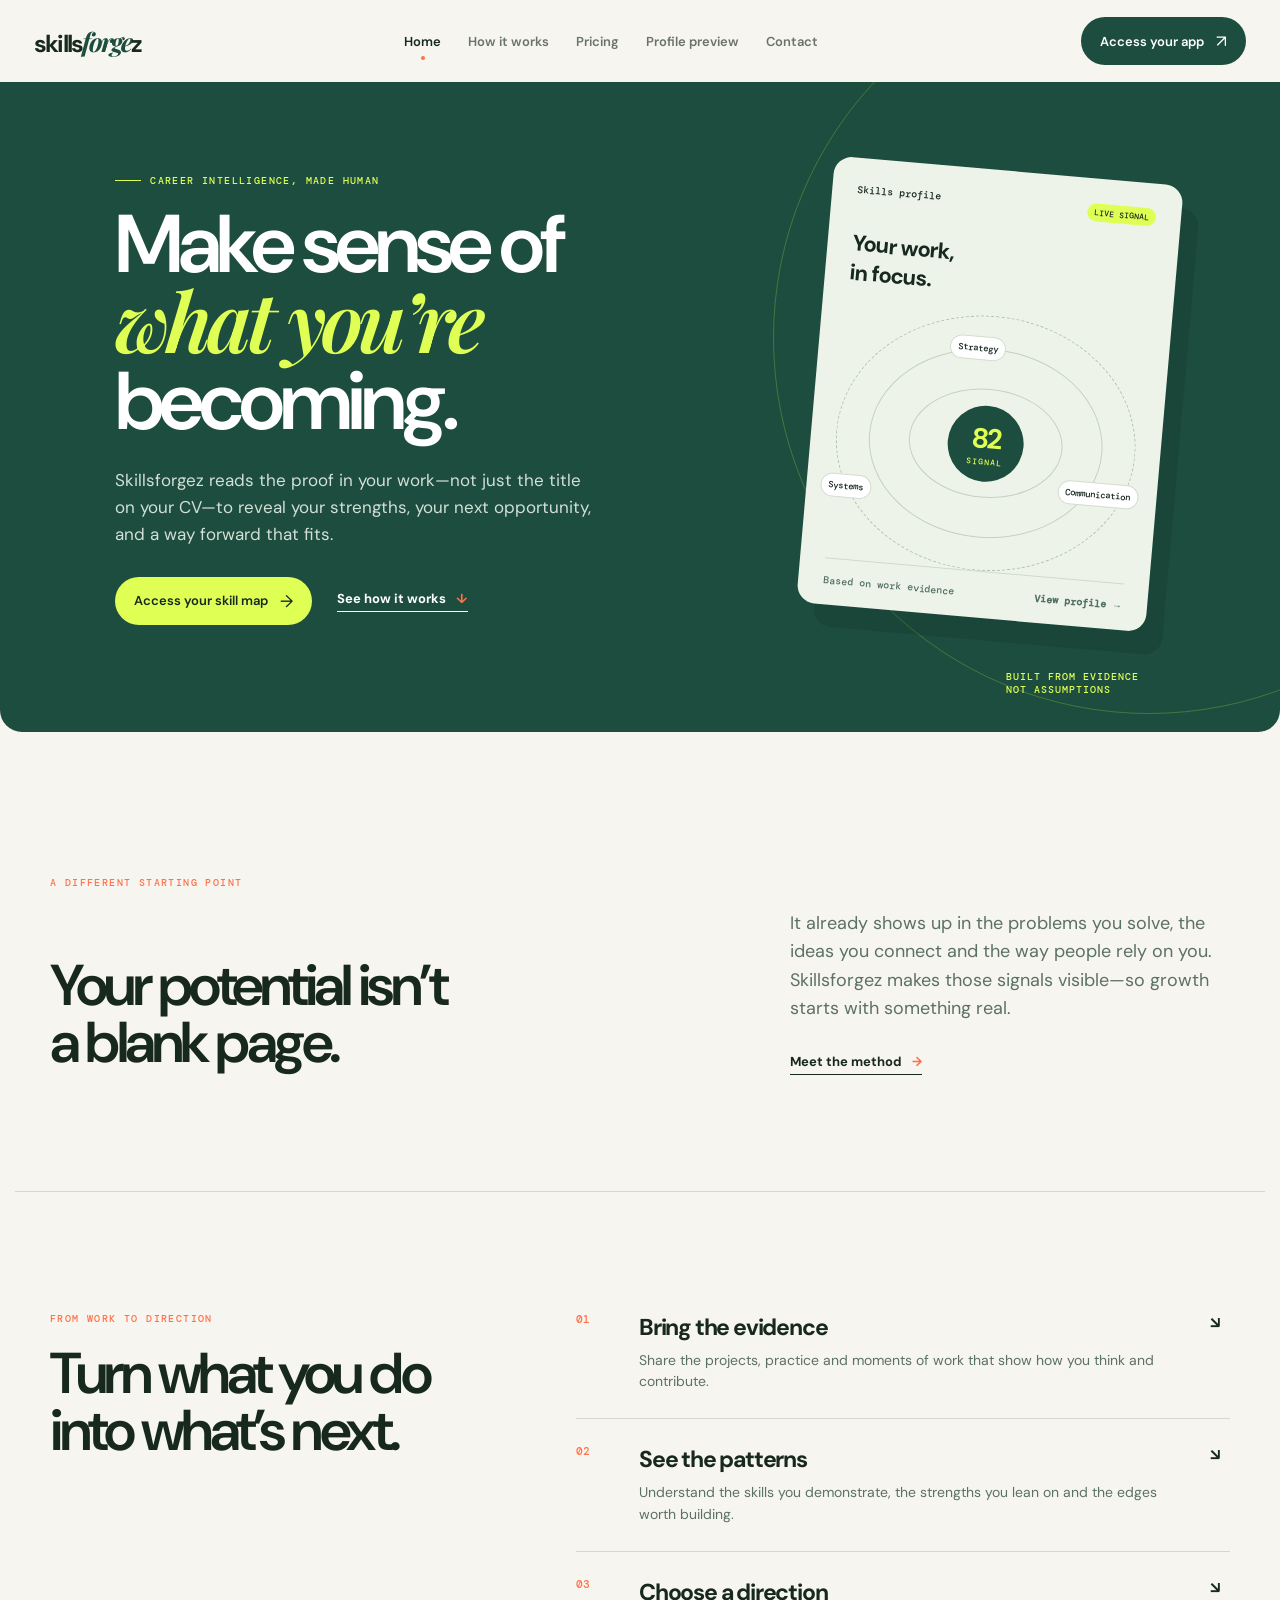
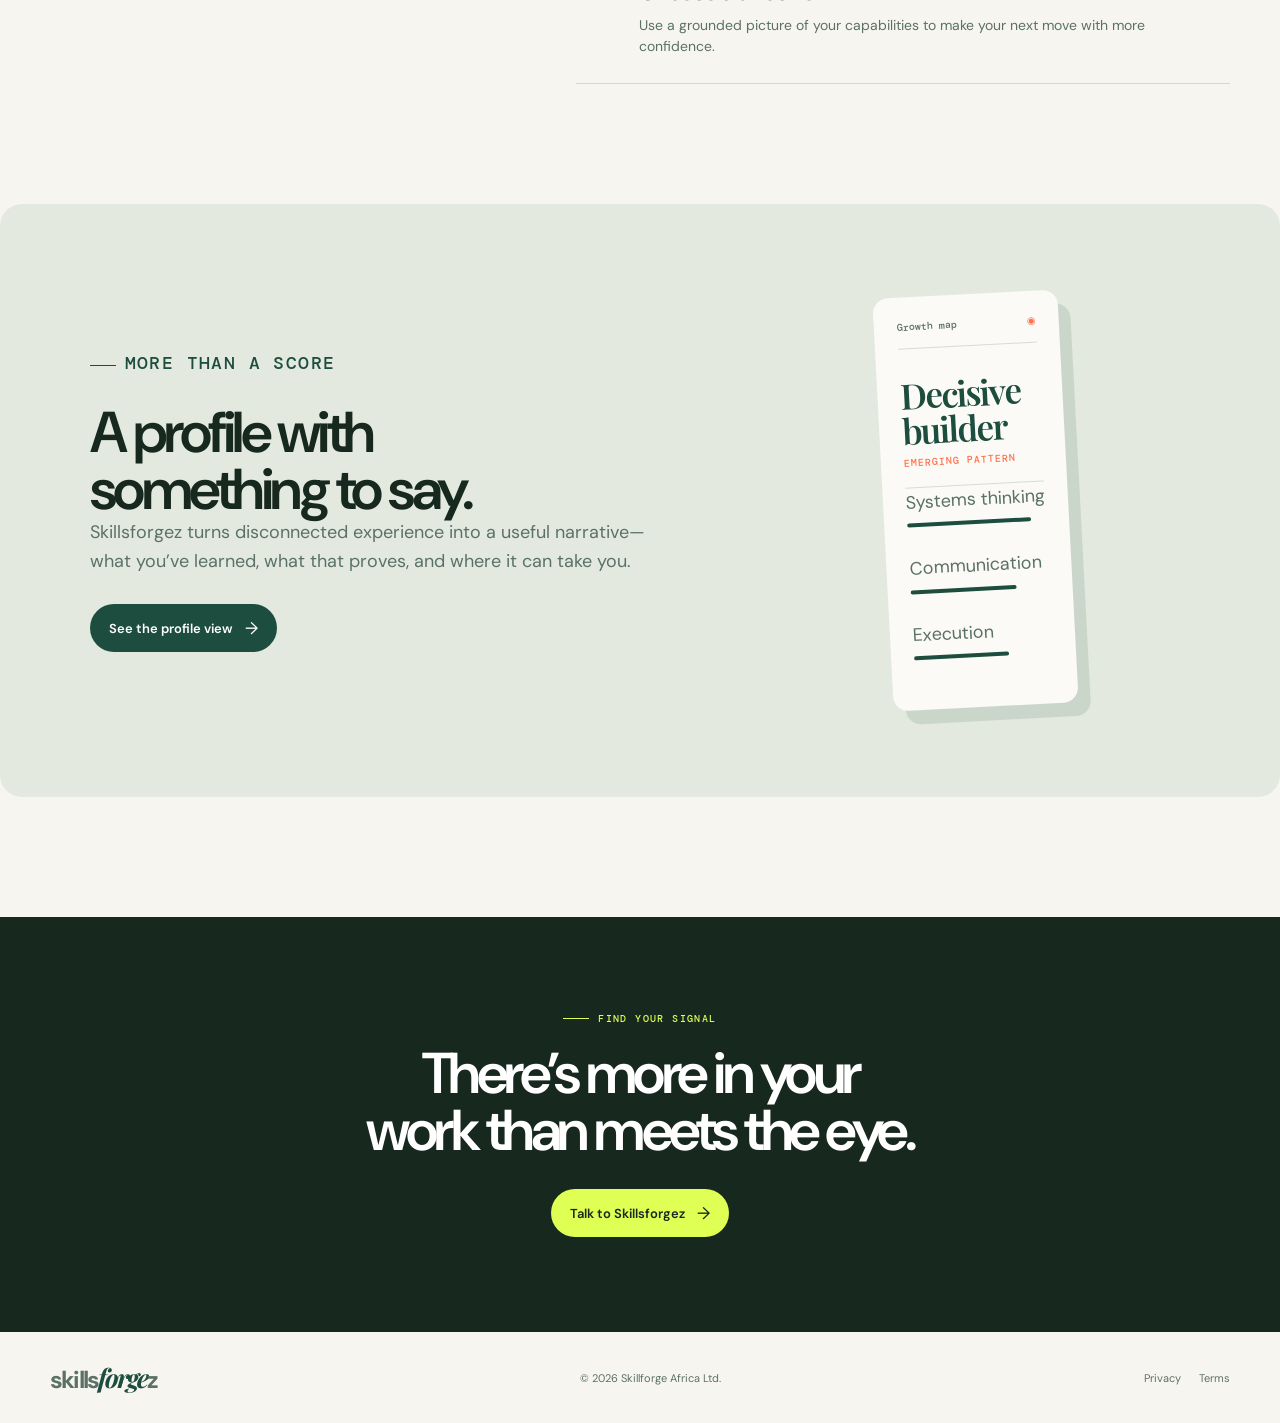
==== commit 7b5bb3a2: "Redesign Skillsforgez website" ====
--- a/index.html
+++ b/index.html
@@ -1 +1,12 @@
-<!doctype html><html lang="en"><head><meta charset="UTF-8"><meta name="viewport" content="width=device-width,initial-scale=1.0"><title>Skillsforgez | Find your edge</title><link rel="stylesheet" href="styles.css"></head><body><header class="nav"><a href="index.html" class="logo">skills<i>forge</i>z</a><nav class="links"><a class="active" href="index.html">Home</a><a href="product.html">Product &amp; Features</a><a href="pricing.html">Pricing</a><a href="demo.html">Demo</a><a href="contact.html">Contact</a></nav><a class="nav-cta" href="app.html">Access your App</a></header><main><section class="hero"><div class="radar"><span class="ring r3"></span><span class="ring r2"></span><span class="ring r1"></span><i class="dot d1"></i><i class="dot d2"></i><i class="dot d3"></i></div><div class="hero-inner"><div class="eyebrow">Your work tells a story</div><h1>Find the work<br>you are <em>built for.</em></h1><p class="sub">Skillsforgez watches how you solve, create and collaborate, then turns those signals into a map of your strengths, gaps and next best move.</p><a class="btn" href="app.html">Access your skill map &rarr;</a><div class="proof"><span><b>12,000+</b>career maps forged</span><span><b>38%</b>clearer next steps</span><span><b>4.9 / 5</b>human-rated insight</span></div></div></section><section class="intro"><div><div class="kicker">Not another assessment</div><h2>Potential is hiding<br>in plain sight.</h2></div><p>Most career tools ask who you think you are. We pay attention to what you actually do. Skillsforgez turns everyday work into evidence, so your growth plan feels less like a guess and more like a direction.</p></section><section class="cards"><div><div class="kicker">The Skillsforgez method</div><h2>A clearer path in three moves.</h2><div class="steps"><article class="step"><span class="num">01 / OBSERVE</span><h3>Work, decoded</h3><p>Share projects, practice tasks or work samples. We look for the patterns behind your best work.</p></article><article class="step"><span class="num">02 / REVEAL</span><h3>Strengths, named</h3><p>See the skills you rely on, blind spots holding you back and potential not used yet.</p></article><article class="step"><span class="num">03 / FORGE</span><h3>Growth, designed</h3><p>Get a practical learning sprint built around your goals, time and the way you learn best.</p></article></div></div></section><section class="dark"><div class="kicker" style="color:var(--lime)">Your next chapter</div><h2>Do not just find a job.<br><em>Forge a direction.</em></h2><p>See how an intelligent skills profile can turn your work into momentum.</p><a class="btn" href="contact.html">Talk to Skillsforgez</a></section></main><footer class="footer"><span class="logo">skills<i>forge</i>z</span><span class="footer-links"><a href="privacy.html">Privacy Policy</a><a href="terms.html">Terms &amp; Conditions</a><span>&copy; 2026 Skillforge Africa Ltd. All rights reserved. Skillsforgez is a product of Skillforge Africa Ltd.</span><p class="footer-address">N0 15 Gongo Estate Ashi, Ibadan · RC - 9287822</p></span></footer></body></html>
+﻿<!doctype html>
+<html lang="en"><head><meta charset="UTF-8"><meta name="viewport" content="width=device-width, initial-scale=1.0"><title>Skillsforgez — Career intelligence for real work</title><meta name="description" content="Skillsforgez turns evidence from your work into a clearer career direction."><link rel="stylesheet" href="styles.css"></head>
+<body class="home">
+<header class="nav"><a href="index.html" class="logo">skills<span>forge</span>z</a><nav class="links"><a class="active" href="index.html">Home</a><a href="product.html">How it works</a><a href="pricing.html">Pricing</a><a href="demo.html">Profile preview</a><a href="contact.html">Contact</a></nav><a class="nav-cta" href="app.html">Access your app <b>↗</b></a></header>
+<main>
+<section class="hero hero-redesign"><div class="hero-copy"><p class="eyebrow">Career intelligence, made human</p><h1>Make sense of<br><em>what you’re</em><br>becoming.</h1><p class="sub">Skillsforgez reads the proof in your work—not just the title on your CV—to reveal your strengths, your next opportunity, and a way forward that fits.</p><div class="hero-actions"><a class="btn" href="app.html">Access your skill map <b>→</b></a><a class="text-link" href="product.html">See how it works <b>↓</b></a></div></div><div class="signal-card"><div class="signal-top"><span>Skills profile</span><i>LIVE SIGNAL</i></div><h2>Your work,<br>in focus.</h2><div class="signal-orbit"><span class="orb one">Strategy</span><span class="orb two">Communication</span><span class="orb three">Systems</span><strong>82<small>signal</small></strong></div><div class="signal-bottom"><span>Based on work evidence</span><b>View profile →</b></div></div><span class="hero-stamp">Built from evidence<br>not assumptions</span></section>
+<section class="statement"><p class="kicker">A different starting point</p><div><h2>Your potential isn’t<br>a blank page.</h2><aside><p>It already shows up in the problems you solve, the ideas you connect and the way people rely on you. Skillsforgez makes those signals visible—so growth starts with something real.</p><a class="text-link" href="product.html">Meet the method <b>→</b></a></aside></div></section>
+<section class="pathway"><div><p class="kicker">From work to direction</p><h2>Turn what you do<br>into what’s next.</h2></div><div class="path-list"><article><span>01</span><div><h3>Bring the evidence</h3><p>Share the projects, practice and moments of work that show how you think and contribute.</p></div><b>↘</b></article><article><span>02</span><div><h3>See the patterns</h3><p>Understand the skills you demonstrate, the strengths you lean on and the edges worth building.</p></div><b>↘</b></article><article><span>03</span><div><h3>Choose a direction</h3><p>Use a grounded picture of your capabilities to make your next move with more confidence.</p></div><b>↘</b></article></div></section>
+<section class="profile-callout"><div><p class="eyebrow">More than a score</p><h2>A profile with<br>something to say.</h2><p>Skillsforgez turns disconnected experience into a useful narrative—what you’ve learned, what that proves, and where it can take you.</p><a class="btn dark-btn" href="demo.html">See the profile view <b>→</b></a></div><div class="mini-profile"><header><span>Growth map</span><i>◉</i></header><strong>Decisive<br>builder</strong><small>emerging pattern</small><p>Systems thinking <b style="width:89%"></b></p><p>Communication <b style="width:76%"></b></p><p>Execution <b style="width:68%"></b></p></div></section>
+<section class="dark closing"><p class="eyebrow">Find your signal</p><h2>There’s more in your<br>work than meets the eye.</h2><a class="btn" href="contact.html">Talk to Skillsforgez <b>→</b></a></section></main>
+<footer class="footer"><a href="index.html" class="logo">skills<span>forge</span>z</a><span>© 2026 Skillforge Africa Ltd.</span><span class="footer-links"><a href="privacy.html">Privacy</a><a href="terms.html">Terms</a></span></footer>
+</body></html>
--- a/styles.css
+++ b/styles.css
@@ -1,9 +1,4 @@
-@import url('https://fonts.googleapis.com/css2?family=DM+Mono:wght@400;500&family=Manrope:wght@400;500;600;700;800&family=Playfair+Display:ital,wght@0,700;0,800;1,700&display=swap');
-.hero .btn[href="app.html"]{position:relative;margin-bottom:356px}.hero .btn[href="app.html"]:after{content:'';position:absolute;z-index:2;left:0;top:calc(100% + 22px);width:min(560px,70vw);aspect-ratio:1463/873;background:url('app-homepage.jpg') center/cover no-repeat;border:1px solid rgba(255,255,255,.24);border-radius:9px;box-shadow:0 16px 32px rgba(5,25,18,.25)}@media(max-width:800px){.hero .btn[href="app.html"]{margin-bottom:calc(48vw + 42px)}.hero .btn[href="app.html"]:after{width:min(560px,84vw)}}
-.app-copy .access-note:after{content:'';display:block;width:min(100%,560px);aspect-ratio:1463/873;margin-top:22px;background:url('app-homepage.jpg') center/cover no-repeat;border:1px solid rgba(255,255,255,.22);border-radius:9px;box-shadow:0 16px 32px rgba(5,25,18,.22)}
-.nav-cta[href="app.html"]{font-size:0}.nav-cta[href="app.html"]:after{content:'Access your App';font:700 13px Manrope}
-.app-access{max-width:none;background:var(--pine);color:#fff;min-height:600px;display:grid;grid-template-columns:1.05fr .95fr;gap:80px;align-items:center;overflow:hidden}.app-copy{max-width:610px;justify-self:end}.app-copy h1{margin-top:22px}.app-copy .btn{background:var(--lime);color:var(--ink);padding:16px 22px}.access-note{font:500 11px 'DM Mono';color:#b8c8be;margin:16px 0 0}.app-preview{max-width:400px;width:100%;background:#fff;color:var(--ink);padding:24px;border-radius:12px;box-shadow:22px 23px 0 rgba(216,255,88,.18);transform:rotate(3deg)}.preview-top{display:flex;justify-content:space-between;align-items:center;padding-bottom:17px;border-bottom:1px solid var(--line);font:500 10px 'DM Mono';letter-spacing:1px}.preview-top i{font-style:normal;background:var(--lime);padding:5px 7px;border-radius:3px;color:var(--pine)}.map-score{margin:24px 0 9px}.map-score b{font-size:56px;letter-spacing:-4px}.map-score span{margin-left:10px;color:var(--muted);font-size:12px}.map-bar{height:9px;background:#e5eadf;border-radius:20px;overflow:hidden;margin-bottom:22px}.map-bar i{display:block;width:82%;height:100%;background:var(--pine);border-radius:20px}.map-list{border-top:1px solid var(--line)}.map-list div{display:flex;justify-content:space-between;padding:10px 0;border-bottom:1px solid var(--line);font-size:12px}.map-list b{color:var(--pine)}.next-move{margin-top:20px;padding:14px;background:#e5eadf;border-left:3px solid var(--coral);display:flex;flex-direction:column;gap:5px}.next-move small{font:500 10px 'DM Mono';color:var(--coral);letter-spacing:1px}.next-move strong{font-size:13px}.app-steps{display:grid;grid-template-columns:.8fr 1.5fr;gap:60px;align-items:start}.access-steps{display:grid;grid-template-columns:repeat(3,1fr);gap:18px}.access-steps article{border-top:3px solid var(--pine);padding-top:17px}.access-steps span{font:500 12px 'DM Mono';color:var(--coral)}.access-steps h3{font-size:18px;letter-spacing:-1px;margin:25px 0 8px}.access-steps p{margin:0;color:var(--muted);font-size:13px;line-height:1.65}@media(max-width:800px){.app-access,.app-steps{grid-template-columns:1fr;gap:45px}.app-copy{justify-self:start}.app-preview{margin:auto;transform:none}.access-steps{grid-template-columns:1fr}}
-.pricing{display:grid;grid-template-columns:.7fr 1.55fr;gap:68px;align-items:start}.pricing-intro .copy{margin-top:22px}.price-grid{display:grid;grid-template-columns:repeat(3,1fr);gap:14px}.price-card{position:relative;min-height:455px;padding:28px 23px 22px;border:1px solid var(--line);border-radius:9px;background:#fff;display:flex;flex-direction:column}.price-card h3{font-size:21px;letter-spacing:-1px;margin:18px 0 9px}.price-card p{font-size:13px;line-height:1.6;color:var(--muted);margin:0}.plan-label{font:500 11px 'DM Mono';letter-spacing:1px;text-transform:uppercase;color:var(--coral)}.price{margin:29px 0 18px;display:flex;flex-direction:column}.price b{font-size:27px;letter-spacing:-1.5px}.price span{font:500 11px 'DM Mono';color:var(--muted);margin-top:2px}.price-card ul{margin:0 0 27px;padding:0;list-style:none;font-size:12px;line-height:1.6}.price-card li{padding:8px 0;border-top:1px solid var(--line)}.price-card li:before{content:'+';color:var(--pine);font-weight:800;margin-right:8px}.price-btn{margin-top:auto;text-align:center;border:1px solid var(--pine);background:var(--pine);color:#fff;padding:12px 8px;border-radius:4px;font-size:12px;font-weight:800}.price-btn:hover{background:#0d3227}.price-btn.outline{background:transparent;color:var(--pine)}.price-btn.outline:hover{background:var(--pine);color:white}.price-card.featured{border:2px solid var(--pine);box-shadow:0 15px 30px rgba(15,45,35,.1)}.popular{position:absolute;top:-12px;right:18px;background:var(--lime);padding:5px 8px;border-radius:3px;font:500 10px 'DM Mono';text-transform:uppercase}.pricing-faq{max-width:none;background:#e5eadf;display:grid;grid-template-columns:.8fr 1.2fr;gap:90px}.pricing-faq>div{max-width:520px}.faq-list{max-width:700px}.faq-list details{border-top:1px solid #c8d3c9;padding:19px 0}.faq-list details:last-child{border-bottom:1px solid #c8d3c9}.faq-list summary{cursor:pointer;font-size:15px;font-weight:800;list-style:none}.faq-list summary:after{content:'+';float:right;color:var(--coral);font-size:20px}.faq-list details[open] summary:after{content:'–'}.faq-list p{font-size:13px;line-height:1.65;color:var(--muted);max-width:570px;margin:13px 25px 0 0}@media(max-width:1000px){.pricing{grid-template-columns:1fr}.price-grid{max-width:820px}.pricing-faq{grid-template-columns:1fr;gap:35px}}@media(max-width:800px){.price-grid{grid-template-columns:1fr}.price-card{min-height:0}.pricing-faq{padding:70px 28px}}
-.footer-links{display:flex;gap:16px;align-items:center;flex-wrap:wrap}.footer-address{flex-basis:100%;margin:0}.footer-links a:hover{color:var(--pine);text-decoration:underline}.legal{max-width:880px;margin:auto;padding:88px 28px 105px}.legal h1{font-size:58px;color:var(--pine);margin-bottom:16px}.legal .updated{font:500 11px 'DM Mono';letter-spacing:1px;color:var(--muted);text-transform:uppercase;margin-bottom:45px}.legal h2{font-size:26px;letter-spacing:-1.4px;margin:38px 0 12px}.legal p,.legal li{color:var(--muted);font-size:15px;line-height:1.75}.legal ul{padding-left:21px}@media(max-width:800px){.footer-links{flex-wrap:wrap}.legal h1{font-size:44px}}
-.feature-grid{display:grid;grid-template-columns:repeat(2,1fr);gap:18px;margin-top:42px}.feature{border:1px solid var(--line);border-radius:8px;padding:28px;background:#fff}.feature-mark{width:35px;height:35px;border-radius:5px;background:var(--lime);display:grid;place-items:center;font:500 13px 'DM Mono';color:var(--pine)}.feature h3{font-size:21px;letter-spacing:-1px;margin:22px 0 9px}.feature p{font-size:14px;color:var(--muted);line-height:1.65;margin:0}.feature-wide{grid-column:span 2;background:var(--pine);color:white;display:flex;gap:35px;align-items:center}.feature-wide p{color:#c8d7ce;max-width:560px}.journey{background:#e5eadf;max-width:none}.journey>div{max-width:1240px;margin:auto}.journey-row{display:grid;grid-template-columns:120px 1fr 1.4fr;gap:30px;padding:28px 0;border-bottom:1px solid #cdd6cc;align-items:start}.journey-row:last-child{border:0}.journey-row span{font:500 11px 'DM Mono';color:var(--coral)}.journey-row h3{margin:0;font-size:20px;letter-spacing:-1px}.journey-row p{margin:0;color:var(--muted);font-size:14px;line-height:1.65}.audience{display:grid;grid-template-columns:repeat(3,1fr);gap:18px;margin-top:40px}.audience article{padding:25px;background:#fff;border:1px solid var(--line);border-radius:8px}.audience h3{font-size:18px;margin:0 0 12px}.audience p{font-size:14px;line-height:1.6;color:var(--muted);margin:0}@media(max-width:800px){.feature-grid,.audience{grid-template-columns:1fr}.feature-wide{grid-column:span 1;display:block}.journey-row{grid-template-columns:1fr;gap:10px}}
-:root{--ink:#10221e;--pine:#174c3c;--lime:#d8ff58;--cream:#f8f5ec;--line:#d7ddd5;--muted:#66756e;--coral:#ff715a}*{box-sizing:border-box}html{scroll-behavior:smooth}body{margin:0;background:var(--cream);color:var(--ink);font-family:Manrope,Arial,sans-serif}a{text-decoration:none;color:inherit}.nav{height:80px;display:flex;align-items:center;justify-content:space-between;max-width:1240px;margin:auto;padding:0 28px}.logo{font-size:22px;font-weight:800;letter-spacing:-1.2px}.logo i{color:var(--pine);font-family:'Playfair Display';font-size:27px}.links{display:flex;gap:27px;font-size:13px;font-weight:700}.links a:hover,.links .active{color:var(--pine);text-decoration:underline;text-underline-offset:7px}.nav-cta,.btn{border:0;background:var(--pine);color:white;padding:13px 19px;border-radius:5px;font:700 13px Manrope;cursor:pointer;display:inline-block}.nav-cta:hover,.btn:hover{background:#0d3227}.hero{min-height:650px;background:var(--pine);overflow:hidden;position:relative;color:white}.hero:before{content:'';position:absolute;width:570px;height:570px;border:1px solid rgba(216,255,88,.28);border-radius:50%;right:-80px;top:45px}.hero-inner{max-width:1240px;margin:auto;padding:100px 28px;position:relative;z-index:1}.eyebrow,.kicker{font:500 11px 'DM Mono';letter-spacing:1.6px;text-transform:uppercase;color:var(--lime);display:flex;gap:9px;align-items:center}.eyebrow:before{content:'';width:24px;height:1px;background:var(--lime)}h1{font-size:clamp(50px,6.5vw,88px);letter-spacing:-5px;line-height:.98;max-width:760px;margin:22px 0 25px;font-weight:800}h1 em,h2 em{font-family:'Playfair Display';font-weight:700;color:var(--lime);letter-spacing:-4px}.sub{max-width:530px;font-size:17px;line-height:1.65;color:#d4e1d9;margin-bottom:31px}.hero .btn,.dark .btn{background:var(--lime);color:var(--ink);padding:16px 22px}.proof{display:flex;gap:26px;margin-top:60px;font-size:12px;color:#c5d4cb}.proof b{font-size:19px;color:white;display:block;margin-bottom:3px}.radar{position:absolute;right:60px;top:130px;width:390px;height:390px}.ring{position:absolute;border:1px solid rgba(216,255,88,.35);border-radius:50%;left:50%;top:50%;transform:translate(-50%,-50%)}.r1{width:130px;height:130px}.r2{width:255px;height:255px}.r3{width:380px;height:380px}.dot{position:absolute;background:var(--lime);width:11px;height:11px;border-radius:50%;box-shadow:0 0 0 8px rgba(216,255,88,.1)}.d1{top:58px;left:210px}.d2{top:255px;left:28px}.d3{bottom:35px;right:45px;background:var(--coral);box-shadow:0 0 0 8px rgba(255,113,90,.1)}section{max-width:1240px;margin:auto;padding:100px 28px}.intro{display:grid;grid-template-columns:1fr 1fr;gap:120px;align-items:end}.kicker{color:var(--pine)}h2{font-size:45px;letter-spacing:-2.7px;line-height:1.1;margin:12px 0 0}.intro p,.copy{font-size:17px;line-height:1.7;color:var(--muted);margin:0}.cards{background:#e5eadf;max-width:none}.cards>div{max-width:1240px;margin:auto}.steps{display:grid;grid-template-columns:repeat(3,1fr);gap:20px;margin-top:49px}.step{background:var(--cream);padding:29px;min-height:225px;border-top:4px solid var(--pine)}.num{font:500 12px 'DM Mono';color:var(--coral)}.step h3{font-size:22px;letter-spacing:-1px;margin:42px 0 10px}.step p{font-size:14px;line-height:1.6;color:var(--muted);margin:0}.footer{max-width:1240px;margin:auto;padding:28px;display:flex;justify-content:space-between;font-size:12px;color:var(--muted)}.page-head{background:var(--pine);color:white;padding:86px 28px}.page-head>div{max-width:1184px;margin:auto}.page-head h1{margin-bottom:0}.page-head .sub{margin:23px 0 0}.form-wrap{display:grid;grid-template-columns:.9fr 1.1fr;gap:90px;align-items:start}.form-wrap h2{margin-bottom:20px}.contact-list{list-style:none;padding:0;margin:28px 0}.contact-list li{margin:18px 0;color:var(--muted);font-size:14px}.contact-list b{color:var(--ink);display:block;margin-bottom:3px}.form-card{background:#fff;border:1px solid var(--line);border-radius:10px;padding:34px;box-shadow:0 15px 30px rgba(15,45,35,.06)}label{font-size:12px;font-weight:800;display:block;margin-bottom:7px}input,select,textarea{width:100%;border:1px solid #cfd8ce;border-radius:5px;background:#fbfcf9;padding:13px;font:14px Manrope;margin-bottom:18px;color:var(--ink)}textarea{resize:vertical;min-height:110px}.form-card .btn{width:100%;padding:15px}.demo-grid{display:grid;grid-template-columns:1.1fr .9fr;gap:58px;align-items:center}.dashboard{background:white;border:1px solid var(--line);border-radius:10px;padding:28px;box-shadow:0 20px 40px rgba(15,45,35,.08)}.dash-top{display:flex;justify-content:space-between;border-bottom:1px solid var(--line);padding-bottom:18px;font-weight:800;font-size:13px}.tag{font:500 10px 'DM Mono';color:var(--pine);background:var(--lime);padding:5px 7px;border-radius:3px}.score{font-size:52px;font-weight:800;letter-spacing:-4px;margin:28px 0 0}.score span{font-size:13px;letter-spacing:0;color:var(--muted);margin-left:8px}.signal{height:10px;background:#e5eadf;border-radius:20px;margin:12px 0 28px;overflow:hidden}.signal i{display:block;height:100%;width:82%;background:var(--pine);border-radius:20px}.list{border-top:1px solid var(--line);padding-top:10px}.list div{display:flex;justify-content:space-between;padding:10px 0;font-size:13px}.list b{color:var(--pine)}.dark{max-width:none;background:var(--ink);color:white;text-align:center;padding:92px 28px}.dark h2{max-width:700px;margin:14px auto 20px}.dark p{max-width:540px;margin:0 auto 28px;color:#b8c8be;line-height:1.65}@media(max-width:800px){.links{display:none}.radar{opacity:.35;right:-85px}.hero-inner{padding-top:75px}.intro,.form-wrap,.demo-grid{grid-template-columns:1fr;gap:30px}.steps{grid-template-columns:1fr}.page-head{padding:65px 28px}h1{letter-spacing:-3px}.footer{flex-direction:column;gap:10px}.proof{gap:15px}}
+﻿@import url('https://fonts.googleapis.com/css2?family=DM+Mono:wght@400;500&family=DM+Sans:opsz,wght@9..40,400;9..40,500;9..40,600;9..40,700&family=Playfair+Display:ital,wght@0,600;0,700;1,600;1,700&display=swap');
+:root{--ink:#17281f;--forest:#1d4d3e;--acid:#dfff55;--paper:#f7f5ef;--mist:#e3e9df;--orange:#ff704b;--line:rgba(23,40,31,.15);--muted:#5b7167}*{box-sizing:border-box}html{scroll-behavior:smooth}body{margin:0;background:var(--paper);color:var(--ink);font-family:'DM Sans',Arial,sans-serif}a{color:inherit;text-decoration:none}.nav{height:82px;max-width:1320px;margin:auto;padding:0 34px;display:flex;align-items:center;justify-content:space-between}.logo{font-size:24px;font-weight:700;letter-spacing:-1.8px}.logo span{font:italic 700 26px 'Playfair Display';color:var(--forest);letter-spacing:-2px}.links{display:flex;gap:27px;font-size:13px;font-weight:600}.links a{opacity:.63}.links a:hover,.links .active{opacity:1}.links .active:after{content:'';display:block;width:4px;height:4px;background:var(--orange);border-radius:50%;margin:6px auto -10px}.nav-cta,.btn{display:inline-flex;align-items:center;gap:12px;border:0;background:var(--forest);color:#fff;border-radius:999px;padding:13px 19px;font:600 13px 'DM Sans';transition:.2s}.nav-cta:hover,.btn:hover{transform:translateY(-2px);background:#102f25}.nav-cta b,.btn b{font-size:17px;font-weight:400}.hero-redesign{max-width:1320px;min-height:650px;margin:0 auto 24px;padding:92px 9%;background:var(--forest);color:#fff;position:relative;overflow:hidden;border-radius:0 0 22px 22px}.hero-redesign:before{content:'';position:absolute;width:750px;height:750px;border:1px solid rgba(223,255,85,.22);border-radius:50%;right:-245px;top:-120px}.hero-copy{position:relative;z-index:1;max-width:620px}.eyebrow,.kicker{font:500 10px 'DM Mono';letter-spacing:1.4px;text-transform:uppercase;color:var(--acid);margin:0 0 20px}.eyebrow:before{content:'';display:inline-block;width:26px;height:1px;margin:0 9px 3px 0;background:currentColor}.hero-redesign h1,.page-head h1{font-size:clamp(56px,6.4vw,92px);line-height:.92;letter-spacing:-5px;margin:0;font-weight:600}.hero-redesign h1 em,.page-head h1 em{font-family:'Playfair Display';font-weight:600;letter-spacing:-5px;color:var(--acid)}.sub{max-width:490px;margin:28px 0;color:#d3dfd7;font-size:17px;line-height:1.6}.hero-actions{display:flex;align-items:center;gap:25px}.hero-actions .btn,.closing .btn{background:var(--acid);color:var(--ink)}.text-link{font-size:13px;font-weight:700;border-bottom:1px solid currentColor;padding-bottom:4px}.text-link b{margin-left:7px;color:var(--orange)}.signal-card{position:absolute;z-index:1;right:9%;top:88px;width:350px;height:448px;background:#eef3e9;color:var(--ink);border-radius:18px;padding:25px;box-shadow:18px 22px 0 rgba(10,35,26,.16);transform:rotate(5deg)}.signal-top,.signal-bottom,.mini-profile header{display:flex;justify-content:space-between;font:500 10px 'DM Mono'}.signal-top i{background:var(--acid);border-radius:20px;padding:4px 7px;font-size:8px;font-style:normal}.signal-card h2{font-size:22px;letter-spacing:-1px;margin:28px 0 0}.signal-orbit{height:255px;margin-top:17px;border:1px dashed #b0c2ae;border-radius:50%;position:relative}.signal-orbit:before,.signal-orbit:after{content:'';position:absolute;border:1px solid #c5d1c2;border-radius:50%;inset:32px}.signal-orbit:after{inset:72px}.signal-orbit strong{position:absolute;left:50%;top:50%;transform:translate(-50%,-50%);width:76px;height:76px;border-radius:50%;display:flex;flex-direction:column;justify-content:center;align-items:center;background:var(--forest);color:var(--acid);font-size:28px;letter-spacing:-2px}.signal-orbit small{font:500 8px 'DM Mono';letter-spacing:1px;text-transform:uppercase}.orb{position:absolute;z-index:1;background:#fff;border:1px solid #d2ddd0;padding:5px 7px;border-radius:20px;font:500 9px 'DM Mono'}.one{top:20px;left:105px}.two{right:-8px;bottom:73px}.three{left:-12px;bottom:60px}.signal-bottom{border-top:1px solid #cfd9cd;padding-top:15px;color:#527061}.hero-stamp{position:absolute;right:11%;bottom:36px;font:500 10px/1.3 'DM Mono';letter-spacing:1px;text-transform:uppercase;color:var(--acid)}.statement,.pathway{max-width:1250px;margin:auto;padding:120px 35px}.statement .kicker,.pathway .kicker{color:var(--orange)}.statement>div{display:grid;grid-template-columns:1.2fr .8fr;gap:80px;align-items:end}.statement h2,.pathway h2,.profile-callout h2,.closing h2{font-size:clamp(40px,4.5vw,65px);line-height:.99;letter-spacing:-3.5px;margin:0;font-weight:600}.statement aside p,.profile-callout>div>p{font-size:18px;line-height:1.58;color:var(--muted);margin:0 0 27px}.pathway{border-top:1px solid var(--line);display:grid;grid-template-columns:.8fr 1.2fr;gap:90px}.path-list article{display:grid;grid-template-columns:48px 1fr 20px;gap:15px;padding:25px 0;border-bottom:1px solid var(--line)}.path-list article:first-child{padding-top:0}.path-list span{font:500 11px 'DM Mono';color:var(--orange)}.path-list h3{margin:0 0 8px;font-size:23px;letter-spacing:-1.2px}.path-list p{font-size:14px;line-height:1.55;color:var(--muted);margin:0}.path-list>b{font-size:20px;font-weight:400;color:var(--forest)}.profile-callout{max-width:1320px;margin:auto;background:var(--mist);border-radius:22px;padding:90px max(7%,45px);display:grid;grid-template-columns:1fr .75fr;gap:100px;align-items:center}.profile-callout .eyebrow{color:var(--forest)}.dark-btn{margin-top:2px}.mini-profile{max-width:335px;margin:auto;background:#fbfaf6;padding:23px;border-radius:15px;box-shadow:12px 14px 0 rgba(29,77,62,.12);transform:rotate(-3deg)}.mini-profile header{padding-bottom:15px;border-bottom:1px solid var(--line);color:var(--muted)}.mini-profile header i{color:var(--orange);font-style:normal}.mini-profile>strong{display:block;padding-top:28px;font:600 35px/1 'Playfair Display';letter-spacing:-2px;color:var(--forest)}.mini-profile>small{display:block;font:500 10px 'DM Mono';letter-spacing:1px;text-transform:uppercase;color:var(--orange);padding:9px 0 18px;border-bottom:1px solid var(--line)}.mini-profile p{font-size:11px;margin:15px 0}.mini-profile p b{display:block;height:4px;background:var(--forest);border-radius:5px;margin-top:7px}.dark{max-width:none!important;background:var(--ink);color:white;text-align:center;padding:95px 25px!important}.closing{margin-top:120px}.closing .eyebrow{justify-content:center}.closing h2{margin-bottom:30px}.footer{max-width:1250px;margin:auto;padding:28px 35px;display:flex;justify-content:space-between;align-items:center;color:var(--muted);font-size:11px}.footer-links{display:flex;gap:18px}.footer a:hover{text-decoration:underline}
+/* Shared interior-page styling */.page-head{background:var(--forest);color:#fff;padding:90px max(7vw,28px)}.page-head>div{max-width:1180px;margin:auto}.page-head .sub{margin:24px 0 0}.intro,section:not(.hero-redesign):not(.statement):not(.pathway):not(.profile-callout):not(.closing):not(.page-head){max-width:1250px;margin:auto;padding:90px 35px}.intro{display:grid;grid-template-columns:1fr 1fr;gap:100px;align-items:end}.kicker{color:var(--orange)}section h2{letter-spacing:-2.5px}.intro h2{font-size:48px;margin:0}.intro p,.copy{font-size:17px;line-height:1.65;color:var(--muted);margin:0}.feature-grid,.audience{display:grid;grid-template-columns:repeat(2,1fr);gap:14px;margin-top:38px}.feature,.audience article{background:#fff;border:1px solid var(--line);border-radius:12px;padding:28px}.feature-mark{display:grid;place-items:center;width:34px;height:34px;border-radius:50%;background:var(--acid);font:500 10px 'DM Mono'}.feature h3,.audience h3{font-size:20px;margin:24px 0 8px}.feature p,.audience p{font-size:14px;line-height:1.6;color:var(--muted);margin:0}.feature-wide{grid-column:span 2;background:var(--forest);color:white;display:flex;gap:25px}.feature-wide p{color:#d2dfd6}.journey{max-width:none!important;background:var(--mist)}.journey>div{max-width:1180px;margin:auto}.journey-row{display:grid;grid-template-columns:110px 1fr 1.4fr;gap:30px;padding:25px 0;border-bottom:1px solid var(--line)}.journey-row span{font:500 10px 'DM Mono';color:var(--orange)}.journey-row h3{margin:0;font-size:19px}.journey-row p{margin:0;color:var(--muted);font-size:14px;line-height:1.6}.form-wrap,.demo-grid{display:grid;grid-template-columns:.9fr 1.1fr;gap:80px;align-items:start}.contact-list{list-style:none;padding:0;margin:28px 0}.contact-list li{margin:19px 0;color:var(--muted);font-size:14px}.contact-list b{display:block;color:var(--ink);margin-bottom:3px}.form-card,.dashboard{background:#fff;border:1px solid var(--line);border-radius:14px;padding:31px;box-shadow:0 18px 35px rgba(15,50,35,.06)}label{font-size:12px;font-weight:700;display:block;margin-bottom:7px}input,select,textarea{width:100%;padding:13px;border:1px solid #cad6c9;border-radius:7px;background:#fbfcf9;font:14px 'DM Sans';margin-bottom:18px}textarea{min-height:110px}.form-card .btn{width:100%;justify-content:center}.dash-top{display:flex;justify-content:space-between;border-bottom:1px solid var(--line);padding-bottom:17px;font-size:13px;font-weight:700}.tag{font:500 9px 'DM Mono';background:var(--acid);padding:5px 7px;border-radius:20px}.score{font-size:53px;font-weight:700;letter-spacing:-4px;margin:28px 0 0}.score span{font-size:12px;letter-spacing:0;color:var(--muted);margin-left:7px}.signal{height:8px;background:var(--mist);border-radius:10px;margin:12px 0 25px}.signal i{display:block;width:82%;height:100%;background:var(--forest);border-radius:10px}.list{border-top:1px solid var(--line);padding-top:8px}.list div{display:flex;justify-content:space-between;padding:10px 0;font-size:13px}.list b{color:var(--forest)}.legal{max-width:900px!important;padding-top:85px!important}.legal h1{font-size:55px;margin:0 0 15px}.legal h2{font-size:25px;letter-spacing:-1px;margin-top:38px}.legal p,.legal li{color:var(--muted);font-size:15px;line-height:1.7}
+@media(max-width:900px){.links{display:none}.signal-card{right:4%;opacity:.42}.hero-stamp{display:none}.hero-redesign{padding:80px 9%;min-height:620px}.statement>div,.pathway,.profile-callout,.intro,.form-wrap,.demo-grid{grid-template-columns:1fr;gap:38px}.pathway{padding-top:80px;padding-bottom:80px}.profile-callout{margin:0 18px;padding:60px 28px}.feature-grid,.audience{grid-template-columns:1fr}.feature-wide{grid-column:auto;display:block}.journey-row{grid-template-columns:1fr;gap:9px}.footer{gap:14px;flex-wrap:wrap}.nav{padding:0 22px}.nav-cta{font-size:11px;padding:10px 13px}.hero-redesign h1,.page-head h1{letter-spacing:-3px}.hero-redesign h1 em,.page-head h1 em{letter-spacing:-3px}}@media(max-width:520px){.hero-redesign{margin:0;min-height:590px;border-radius:0}.signal-card{display:none}.hero-actions{align-items:flex-start;flex-direction:column;gap:22px}.statement,.pathway,section:not(.hero-redesign):not(.statement):not(.pathway):not(.profile-callout):not(.closing):not(.page-head){padding-left:23px;padding-right:23px}.statement{padding-top:80px;padding-bottom:80px}.footer{padding:27px 23px}.page-head{padding-top:70px;padding-bottom:70px}.closing{margin-top:70px}.footer-links{width:100%}}
